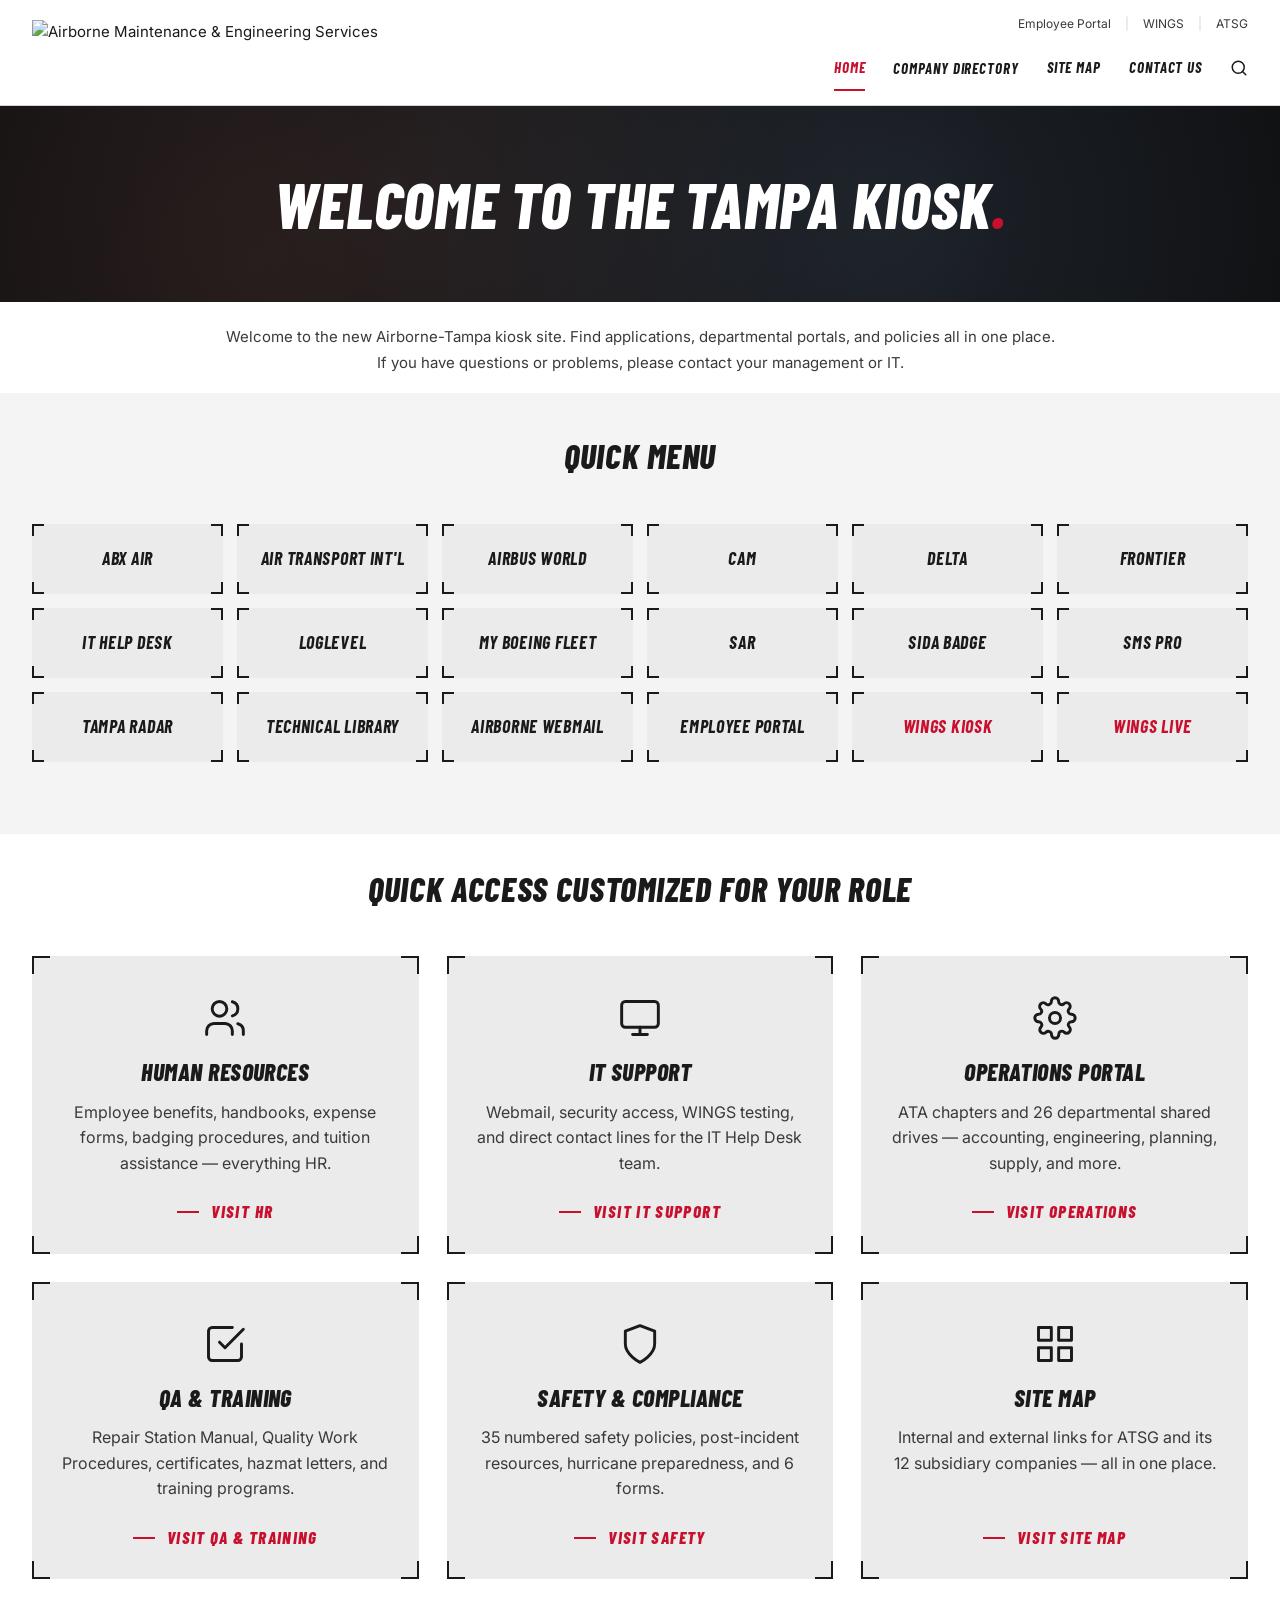
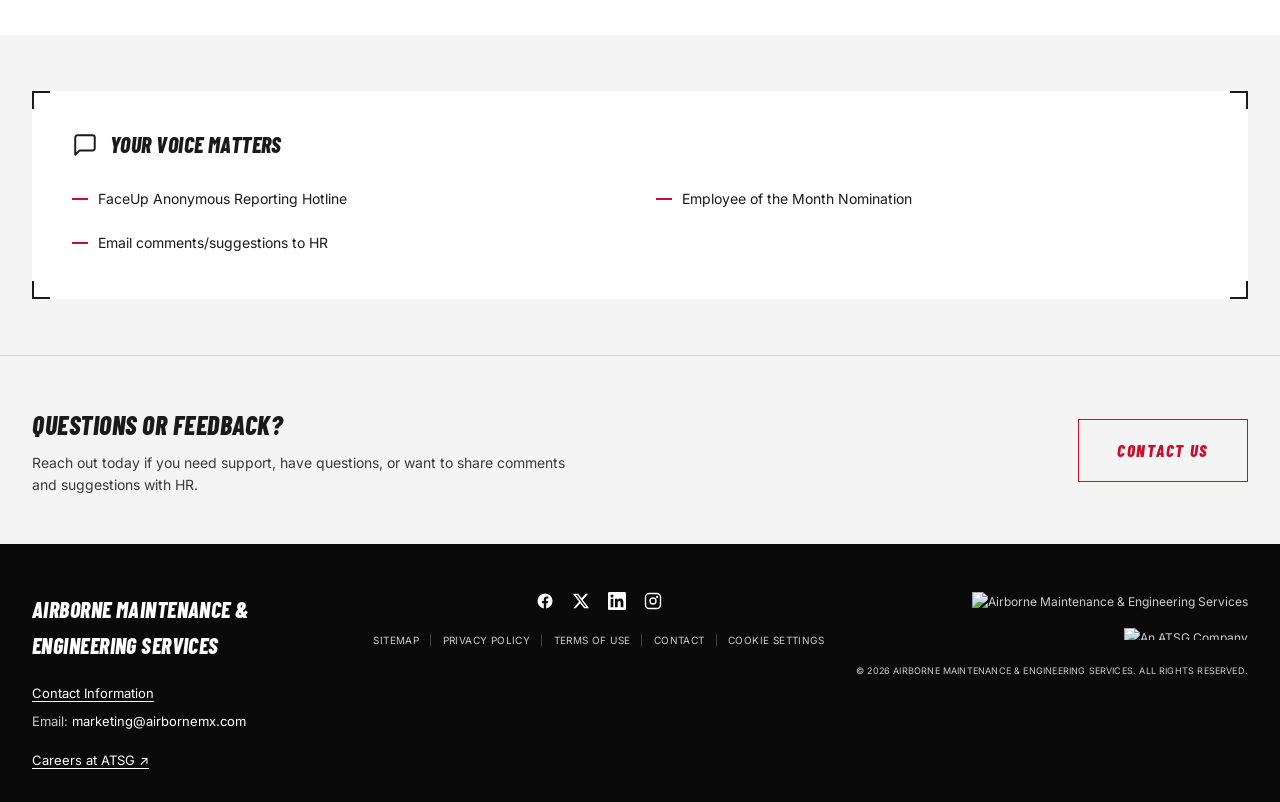
==== index.html @ d2dface6 "Wire up real URLs for nav, dropdown, tiles, and reporting links - Header utility nav (Employee Porta" ====
<!DOCTYPE html>
<html lang="en">
<head>
  <meta charset="UTF-8" />
  <meta name="viewport" content="width=device-width, initial-scale=1.0" />
  <title>Airborne Tampa Kiosk</title>
  <link rel="stylesheet" href="styles.css" />
</head>
<body>
  <header class="site-header">
    <div class="header-inner">
      <a class="brand-link" href="index.html">
        <img class="brand-img"
             src="https://www.airbornemx.com/~/media/Images/A/ATSG/AIRBORNEMX/logo/logo-airbornemx.png"
             alt="Airborne Maintenance &amp; Engineering Services" />
      </a>
      <div class="header-right">
        <nav class="utility-nav" aria-label="Utility">
          <a href="https://myatsg.atsginc.com/">Employee Portal</a><span class="sep">|</span>
          <a href="https://wingstpa.airbornemx.com:8443/Wings">WINGS</a><span class="sep">|</span>
          <a href="http://atsginc.com/">ATSG</a>
        </nav>
        <nav class="main-nav" aria-label="Main">
          <a href="#" class="active">HOME</a>
          <div class="nav-dropdown"><a href="#">COMPANY DIRECTORY</a><div class="mega-menu"><div class="mega-menu-inner"><div class="mega-left"><h3>COMPANY DIRECTORY</h3><a href="#" class="mega-read-more">READ MORE</a></div><div class="mega-right"><a href="http://atsgnet/Employee-Directory.html">EMPLOYEE LOOKUP</a><a href="http://atsgnet/download/Other-Phone-Numbers.pdf">OTHER PHONES</a></div></div></div></div>
          <a href="sitemap.html">SITE MAP</a>
          <a href="#">CONTACT US</a>
          <svg class="search-icon" viewBox="0 0 24 24" fill="none" stroke="currentColor" stroke-width="2" stroke-linecap="round" stroke-linejoin="round" aria-hidden="true"><circle cx="11" cy="11" r="8"/><path d="m21 21-4.3-4.3"/></svg>
        </nav>
      </div>
    </div>
  </header>

  <section class="hero hero-inner" aria-label="Welcome">
    <h1>WELCOME TO THE TAMPA KIOSK<span style="color:#c8102e;">.</span></h1>
  </section>

  <section class="intro">
    <div class="container">
      <p>Welcome to the new Airborne-Tampa kiosk site. Find applications, departmental portals, and policies all in one place.<br/>If you have questions or problems, please contact your management or IT.</p>
    </div>
  </section>

  <section class="section-alt">
    <div class="container">
      <h2 class="section-title">QUICK MENU</h2>
      <div class="tiles-grid">
        <a class="tile" href="http://www.abxtranet.com/">ABX Air</a>
        <a class="tile" href="https://login-us.vistair.com/login">Air Transport Int'l</a>
        <a class="tile" href="https://w3.airbus.com/">Airbus World</a>
        <a class="tile" href="https://cargoleasing.sharefile.com/d-s186ec3cc13d244c9af5e60e70024d44f">CAM</a>
        <a class="tile" href="https://nsrad.delta.com/">Delta</a>
        <a class="tile" href="https://access.myfrontier.org/Citrix/F9AppStoreWeb/">Frontier</a>
        <a class="tile" href="https://support.atsginc.com/">IT Help Desk</a>
        <a class="tile" href="https://atsg.loglevel.com/">LogLevel</a>
        <a class="tile" href="https://www.myboeingfleet.com/ReverseProxy/Authentication.html">My Boeing Fleet</a>
        <a class="tile" href="https://airtransportservicesgroup.samanage.com/welcome.portal">SAR</a>
        <a class="tile" href="http://atsgnet/mronet/tpa/docs/SIDA_Application_2025.pdf">SIDA Badge</a>
        <a class="tile" href="https://www.tpasms.com/SMS_Login?returnurl=%2f">SMS Pro</a>
        <a class="tile" href="https://radar.weather.gov/?settings=[base64]#/">Tampa Radar</a>
        <a class="tile" href="file://svrwntpa13/FileShare/Technical%20Library">Technical Library</a>
        <a class="tile" href="https://outlook.office.com/mail/">Airborne Webmail</a>
        <a class="tile" href="https://myatsg.atsginc.com/">Employee Portal</a>
        <a class="tile tile-red" href="https://wingstpa.airbornemx.com:8443/Wings?theme=kiosk&amp;username=KIOSKTPA1&amp;password=PW1!Kiosk">Wings Kiosk</a>
        <a class="tile tile-red" href="https://wingstpa.airbornemx.com:8443/Wings">Wings Live</a>
      </div>
    </div>
  </section>

  <section class="section">
    <div class="container">
      <h2 class="section-title">QUICK ACCESS CUSTOMIZED FOR YOUR ROLE</h2>
      <div class="cards-grid cols-3">

        <article class="card">
          <svg class="card-icon" viewBox="0 0 24 24" fill="none" stroke="currentColor" stroke-width="1.6" stroke-linecap="round" stroke-linejoin="round" aria-hidden="true"><path d="M16 21v-2a4 4 0 0 0-4-4H6a4 4 0 0 0-4 4v2"/><circle cx="9" cy="7" r="4"/><path d="M22 21v-2a4 4 0 0 0-3-3.87"/><path d="M16 3.13a4 4 0 0 1 0 7.75"/></svg>
          <h3 class="card-title">HUMAN RESOURCES</h3>
          <p class="card-body">Employee benefits, handbooks, expense forms, badging procedures, and tuition assistance — everything HR.</p>
          <a class="visit-link" href="hr.html">VISIT HR</a>
        </article>

        <article class="card">
          <svg class="card-icon" viewBox="0 0 24 24" fill="none" stroke="currentColor" stroke-width="1.6" stroke-linecap="round" stroke-linejoin="round" aria-hidden="true"><rect x="2" y="3" width="20" height="14" rx="2"/><line x1="8" y1="21" x2="16" y2="21"/><line x1="12" y1="17" x2="12" y2="21"/></svg>
          <h3 class="card-title">IT SUPPORT</h3>
          <p class="card-body">Webmail, security access, WINGS testing, and direct contact lines for the IT Help Desk team.</p>
          <a class="visit-link" href="it.html">VISIT IT SUPPORT</a>
        </article>

        <article class="card">
          <svg class="card-icon" viewBox="0 0 24 24" fill="none" stroke="currentColor" stroke-width="1.6" stroke-linecap="round" stroke-linejoin="round" aria-hidden="true"><circle cx="12" cy="12" r="3"/><path d="M19.4 15a1.65 1.65 0 0 0 .33 1.82l.06.06a2 2 0 1 1-2.83 2.83l-.06-.06a1.65 1.65 0 0 0-1.82-.33 1.65 1.65 0 0 0-1 1.51V21a2 2 0 1 1-4 0v-.09A1.65 1.65 0 0 0 9 19.4a1.65 1.65 0 0 0-1.82.33l-.06.06a2 2 0 1 1-2.83-2.83l.06-.06A1.65 1.65 0 0 0 4.6 15a1.65 1.65 0 0 0-1.51-1H3a2 2 0 1 1 0-4h.09A1.65 1.65 0 0 0 4.6 9a1.65 1.65 0 0 0-.33-1.82l-.06-.06a2 2 0 1 1 2.83-2.83l.06.06A1.65 1.65 0 0 0 9 4.6a1.65 1.65 0 0 0 1-1.51V3a2 2 0 1 1 4 0v.09A1.65 1.65 0 0 0 15 4.6a1.65 1.65 0 0 0 1.82-.33l.06-.06a2 2 0 1 1 2.83 2.83l-.06.06A1.65 1.65 0 0 0 19.4 9a1.65 1.65 0 0 0 1.51 1H21a2 2 0 1 1 0 4h-.09a1.65 1.65 0 0 0-1.51 1z"/></svg>
          <h3 class="card-title">OPERATIONS PORTAL</h3>
          <p class="card-body">ATA chapters and 26 departmental shared drives — accounting, engineering, planning, supply, and more.</p>
          <a class="visit-link" href="operations.html">VISIT OPERATIONS</a>
        </article>

        <article class="card">
          <svg class="card-icon" viewBox="0 0 24 24" fill="none" stroke="currentColor" stroke-width="1.6" stroke-linecap="round" stroke-linejoin="round" aria-hidden="true"><path d="M9 11l3 3L22 4"/><path d="M21 12v7a2 2 0 0 1-2 2H5a2 2 0 0 1-2-2V5a2 2 0 0 1 2-2h11"/></svg>
          <h3 class="card-title">QA &amp; TRAINING</h3>
          <p class="card-body">Repair Station Manual, Quality Work Procedures, certificates, hazmat letters, and training programs.</p>
          <a class="visit-link" href="qa.html">VISIT QA &amp; TRAINING</a>
        </article>

        <article class="card">
          <svg class="card-icon" viewBox="0 0 24 24" fill="none" stroke="currentColor" stroke-width="1.6" stroke-linecap="round" stroke-linejoin="round" aria-hidden="true"><path d="M12 22s8-4 8-10V5l-8-3-8 3v7c0 6 8 10 8 10z"/></svg>
          <h3 class="card-title">SAFETY &amp; COMPLIANCE</h3>
          <p class="card-body">35 numbered safety policies, post-incident resources, hurricane preparedness, and 6 forms.</p>
          <a class="visit-link" href="safety.html">VISIT SAFETY</a>
        </article>

        <article class="card">
          <svg class="card-icon" viewBox="0 0 24 24" fill="none" stroke="currentColor" stroke-width="1.6" stroke-linecap="round" stroke-linejoin="round" aria-hidden="true"><rect x="3" y="3" width="7" height="7"/><rect x="14" y="3" width="7" height="7"/><rect x="3" y="14" width="7" height="7"/><rect x="14" y="14" width="7" height="7"/></svg>
          <h3 class="card-title">SITE MAP</h3>
          <p class="card-body">Internal and external links for ATSG and its 12 subsidiary companies — all in one place.</p>
          <a class="visit-link" href="sitemap.html">VISIT SITE MAP</a>
        </article>

      </div>
    </div>
  </section>

  <section class="link-section">
    <div class="container">
      <article class="link-card" style="margin-bottom:0;">
        <h3 style="display:flex;align-items:center;gap:12px;">
          <svg width="26" height="26" viewBox="0 0 24 24" fill="none" stroke="currentColor" stroke-width="1.8" stroke-linecap="round" stroke-linejoin="round" aria-hidden="true"><path d="M21 15a2 2 0 0 1-2 2H7l-4 4V5a2 2 0 0 1 2-2h14a2 2 0 0 1 2 2z"/></svg>
          YOUR VOICE MATTERS
        </h3>
        <ul class="link-list">
          <li><a href="https://faceup.com/c/atsginc/">FaceUp Anonymous Reporting Hotline</a></li>
          <li><a href="https://atsginc.wufoo.com/forms/airbornetampa-employee-of-the-month-nomination/">Employee of the Month Nomination</a></li>
          <li><a href="mailto:commentsandsuggestions@airbornemx.com">Email comments/suggestions to HR</a></li>
        </ul>
      </article>
    </div>
  </section>

  <section class="cta-bar">
    <div class="cta-inner">
      <div class="cta-text">
        <h2>QUESTIONS OR FEEDBACK?</h2>
        <p>Reach out today if you need support, have questions, or want to share comments and suggestions with HR.</p>
      </div>
      <a class="btn-outline" href="mailto:commentsandsuggestions@airbornemx.com">CONTACT US</a>
    </div>
  </section>

  <footer class="site-footer">
    <div class="footer-inner">
      <div class="footer-left">
        <h3 class="footer-title">AIRBORNE MAINTENANCE &amp; ENGINEERING SERVICES</h3>
        <a href="#">Contact Information</a>
        <div class="row">Email: <span class="em">marketing@airbornemx.com</span></div>
        <div class="row" style="margin-top:18px;"><a href="#">Careers at ATSG ↗</a></div>
      </div>
      <div class="footer-center">
        <div class="footer-socials" aria-label="Social">
          <a href="#" aria-label="Facebook"><svg width="18" height="18" viewBox="0 0 24 24" fill="currentColor"><path d="M22 12a10 10 0 1 0-11.6 9.9V14.9H7.9V12h2.5V9.8c0-2.5 1.5-3.9 3.8-3.9 1.1 0 2.2.2 2.2.2v2.5h-1.3c-1.2 0-1.6.8-1.6 1.6V12h2.8l-.4 2.9h-2.3V21.9A10 10 0 0 0 22 12z"/></svg></a>
          <a href="#" aria-label="X"><svg width="18" height="18" viewBox="0 0 24 24" fill="currentColor"><path d="M18.244 2.25h3.308l-7.227 8.26 8.502 11.24H16.17l-5.214-6.817L4.99 21.75H1.68l7.73-8.835L1.254 2.25H8.08l4.713 6.231 5.45-6.231zm-1.16 17.52h1.833L7.084 4.126H5.117l11.967 15.644z"/></svg></a>
          <a href="#" aria-label="LinkedIn"><svg width="18" height="18" viewBox="0 0 24 24" fill="currentColor"><path d="M20.45 20.45h-3.55v-5.57c0-1.33-.03-3.04-1.85-3.04-1.85 0-2.13 1.45-2.13 2.94v5.67H9.36V9h3.41v1.56h.05c.48-.9 1.64-1.85 3.37-1.85 3.6 0 4.27 2.37 4.27 5.46v6.28zM5.34 7.43a2.06 2.06 0 1 1 0-4.12 2.06 2.06 0 0 1 0 4.12zM7.12 20.45H3.56V9h3.56v11.45zM22.22 0H1.77C.79 0 0 .77 0 1.72v20.56C0 23.23.79 24 1.77 24h20.45C23.21 24 24 23.23 24 22.28V1.72C24 .77 23.21 0 22.22 0z"/></svg></a>
          <a href="#" aria-label="Instagram"><svg width="18" height="18" viewBox="0 0 24 24" fill="none" stroke="currentColor" stroke-width="1.8"><rect x="2" y="2" width="20" height="20" rx="5"/><circle cx="12" cy="12" r="4"/><circle cx="17.5" cy="6.5" r="0.6" fill="currentColor"/></svg></a>
        </div>
        <div class="footer-mid-links">
          <a href="sitemap.html">SITEMAP</a><span class="sep">|</span>
          <a href="#">PRIVACY POLICY</a><span class="sep">|</span>
          <a href="#">TERMS OF USE</a><span class="sep">|</span>
          <a href="#">CONTACT</a><span class="sep">|</span>
          <a href="#">COOKIE SETTINGS</a>
        </div>
      </div>
      <div class="footer-right">
        <img class="footer-logo-img"
             src="https://www.airbornemx.com/~/media/Images/A/ATSG/AIRBORNEMX/logo/logo-white.png"
             alt="Airborne Maintenance &amp; Engineering Services" />
        <img class="footer-atsg-img"
             src="https://www.airbornemx.com/~/media/Images/A/ATSG/AIRBORNEMX/logo/atsg-footer.png"
             alt="An ATSG Company" />
        <div class="footer-copyright">© 2026 AIRBORNE MAINTENANCE &amp; ENGINEERING SERVICES. ALL RIGHTS RESERVED.</div>
      </div>
    </div>
  </footer>
</body>
</html>
---- styles.css ----
@import url('https://fonts.googleapis.com/css2?family=Barlow+Condensed:ital,wght@0,400;0,700;1,400;1,700;1,800&family=Inter:wght@400;500;600;700&display=swap');

:root {
  --bg: #ffffff;
  --section-alt: #f4f4f4;
  --card: #ebebeb;
  --card-hover: #e2e2e2;
  --ink: #1a1a1a;
  --ink-soft: #3a3a3a;
  --muted: #6e6e6e;
  --line: #d4d4d4;
  --brand-red: #c8102e;
  --footer-bg: #0a0a0a;
  --footer-line: #2a2a2a;
  --hero-overlay: rgba(0, 0, 0, 0.55);
  --bracket-color: #1a1a1a;
  --bracket-len: 18px;
  --bracket-thick: 2px;
}

* { box-sizing: border-box; }

html, body {
  margin: 0;
  padding: 0;
  font-family: "Inter", -apple-system, BlinkMacSystemFont, "Segoe UI", Roboto, sans-serif;
  color: var(--ink);
  background: var(--bg);
  line-height: 1.6;
  font-size: 15px;
}

body {
  min-height: 100vh;
  display: flex;
  flex-direction: column;
}

main { flex: 1; }

a { color: inherit; text-decoration: none; }

.container {
  max-width: 1280px;
  margin: 0 auto;
  padding: 0 32px;
}

.heading {
  font-family: "Barlow Condensed", "Inter", sans-serif;
  font-style: italic;
  font-weight: 800;
  text-transform: uppercase;
  letter-spacing: 0.01em;
  line-height: 1.1;
}

/* ---------- Header ---------- */
.site-header {
  background: #fff;
  border-bottom: 1px solid var(--line);
  padding: 14px 0;
  position: relative;
}

.header-inner {
  max-width: 1280px;
  margin: 0 auto;
  padding: 0 32px;
  display: grid;
  grid-template-columns: auto 1fr;
  align-items: center;
  gap: 24px;
}

.brand-link {
  grid-column: 1;
  display: inline-flex;
  align-items: center;
  flex-shrink: 0;
}

.brand-img {
  height: 65px;
  width: auto;
  display: block;
}

.header-right {
  grid-column: 2;
  justify-self: end;
  display: flex;
  flex-direction: column;
  align-items: flex-end;
  gap: 8px;
}

.utility-nav {
  display: flex;
  gap: 14px;
  font-size: 12px;
  color: var(--ink-soft);
}

.utility-nav a:hover { color: var(--brand-red); }
.utility-nav .sep { color: var(--line); }

.main-nav {
  display: flex;
  align-items: center;
  gap: 28px;
  margin-top: 4px;
}

.main-nav a {
  font-family: "Barlow Condensed", sans-serif;
  font-style: italic;
  font-weight: 700;
  font-size: 15px;
  letter-spacing: 0.06em;
  text-transform: uppercase;
  padding: 10px 0;
  border-bottom: 2px solid transparent;
  transition: border-color 0.15s, color 0.15s;
}

.main-nav a:hover { color: var(--brand-red); }

.main-nav a.active {
  color: var(--brand-red);
  border-bottom-color: var(--brand-red);
}

.search-icon {
  width: 18px;
  height: 18px;
  color: var(--ink);
}

/* ---------- Mega menu dropdown (Company Directory) ---------- */
.mega-menu {
  display: none;
  position: absolute;
  top: 100%;
  left: 0;
  right: 0;
  margin-top: -19px;
  z-index: 100;
  background: #fff;
  border-top: 1px solid var(--line);
  border-bottom: 1px solid var(--line);
  box-shadow: 0 14px 36px rgba(0, 0, 0, 0.18);
}

.nav-dropdown:hover .mega-menu,
.nav-dropdown:focus-within .mega-menu {
  display: block;
}

.mega-menu-inner {
  display: flex;
  justify-content: flex-end;
  max-width: 1280px;
  margin: 0 auto;
  padding: 0 32px;
}

.mega-left {
  background: var(--card);
  padding: 36px 32px;
  flex: 0 0 auto;
  width: 320px;
  display: flex;
  flex-direction: column;
  align-items: center;
  justify-content: center;
  text-align: center;
}

.mega-left h3 {
  font-family: "Barlow Condensed", sans-serif;
  font-style: italic;
  font-weight: 800;
  text-transform: uppercase;
  font-size: 26px;
  letter-spacing: 0.02em;
  margin: 0 0 20px;
  color: var(--ink);
  line-height: 1;
}

.mega-menu a.mega-read-more {
  display: inline-flex;
  align-items: center;
  gap: 10px;
  font-family: "Barlow Condensed", sans-serif;
  font-style: italic;
  font-weight: 800;
  font-size: 14px;
  letter-spacing: 0.08em;
  text-transform: uppercase;
  color: var(--brand-red);
  padding: 0;
  border-bottom: 0;
}

.mega-read-more::before {
  content: "";
  display: block;
  width: 22px;
  height: 2px;
  background: var(--brand-red);
}

.mega-right {
  flex: 0 0 auto;
  width: 280px;
  background: #fff;
  padding: 36px 32px;
  display: flex;
  flex-direction: column;
  gap: 16px;
}

.mega-menu .mega-right a {
  font-family: "Barlow Condensed", sans-serif;
  font-style: italic;
  font-weight: 700;
  font-size: 15px;
  letter-spacing: 0.04em;
  color: var(--ink);
  padding: 0;
  border-bottom: 0;
  transition: color 0.12s;
}

.mega-menu .mega-right a:hover {
  color: var(--brand-red);
}

/* ---------- Hero ---------- */
.hero {
  position: relative;
  background: linear-gradient(var(--hero-overlay), var(--hero-overlay)),
              radial-gradient(circle at 30% 40%, #3a3a3a 0%, #1a1a1a 70%),
              #1a1a1a;
  background-size: cover;
  background-position: center;
  color: #fff;
  overflow: hidden;
}

.hero::before {
  content: "";
  position: absolute;
  inset: 0;
  background-image:
    radial-gradient(circle at 70% 60%, rgba(80, 100, 130, 0.25) 0%, transparent 60%),
    radial-gradient(circle at 20% 80%, rgba(120, 60, 60, 0.18) 0%, transparent 50%);
  pointer-events: none;
}

.hero-inner {
  min-height: 196px;
  display: flex;
  align-items: center;
  justify-content: center;
  text-align: center;
  position: relative;
}

.hero-inner h1 {
  font-family: "Barlow Condensed", sans-serif;
  font-style: italic;
  font-weight: 800;
  text-transform: uppercase;
  font-size: clamp(40px, 5vw, 64px);
  letter-spacing: 0.01em;
  margin: 0;
  position: relative;
}

/* ---------- Stats ---------- */
.stats {
  padding: 44px 0 16px;
}

.stats-row {
  display: grid;
  grid-template-columns: repeat(3, 1fr);
  gap: 24px;
  border-top: 1px solid #c4c4c4;
  border-bottom: 1px solid #c4c4c4;
  padding: 16px 0;
}

.stat {
  text-align: center;
}

.stat-num {
  display: inline-block;
  font-family: "Barlow Condensed", sans-serif;
  font-style: italic;
  font-weight: 800;
  text-transform: uppercase;
  font-size: 40px;
  line-height: 1;
  padding: 10px 22px;
  position: relative;
  color: var(--ink);
}

.stat-num::before,
.stat-num::after {
  content: "";
  position: absolute;
  width: 16px;
  height: 16px;
  border: 2px solid var(--ink);
}

.stat-num::before {
  top: 0;
  left: 0;
  border-right: 0;
  border-bottom: 0;
}

.stat-num::after {
  bottom: 0;
  right: 0;
  border-left: 0;
  border-top: 0;
}

.stat-num .corner-tr,
.stat-num .corner-bl {
  position: absolute;
  width: 16px;
  height: 16px;
  border: 2px solid var(--ink);
}

.stat-num .corner-tr { top: 0; right: 0; border-left: 0; border-bottom: 0; }
.stat-num .corner-bl { bottom: 0; left: 0; border-right: 0; border-top: 0; }

.stat-label {
  margin-top: 8px;
  font-size: 13px;
  letter-spacing: 0.04em;
  color: var(--ink-soft);
}

/* ---------- Intro Block ---------- */
.intro {
  padding: 22px 0 18px;
  text-align: center;
}

.intro p {
  max-width: 880px;
  margin: 0 auto;
  font-size: 15px;
  color: var(--ink-soft);
  line-height: 1.7;
}

.intro-italic {
  font-family: "Barlow Condensed", sans-serif;
  font-style: italic;
  font-weight: 400;
  text-transform: uppercase;
  font-size: clamp(20px, 2.4vw, 28px);
  letter-spacing: 0.02em;
  line-height: 1.4;
  max-width: 1080px;
  margin: 0 auto 28px;
  color: var(--ink);
}

/* ---------- Section ---------- */
.section { padding: 28px 0 56px; }
.section-alt { background: var(--section-alt); padding: 36px 0 72px; }

.section-title {
  text-align: center;
  font-family: "Barlow Condensed", sans-serif;
  font-style: italic;
  font-weight: 800;
  text-transform: uppercase;
  font-size: clamp(24px, 2.8vw, 34px);
  margin: 0 0 40px;
  letter-spacing: 0.02em;
}

/* ---------- Cards ---------- */
.cards-grid {
  display: grid;
  grid-template-columns: repeat(4, 1fr);
  gap: 28px;
}

.cards-grid.cols-3 { grid-template-columns: repeat(3, 1fr); }
.cards-grid.cols-2 { grid-template-columns: repeat(2, 1fr); }

.card {
  position: relative;
  background-color: var(--card);
  background-image:
    linear-gradient(var(--bracket-color), var(--bracket-color)),
    linear-gradient(var(--bracket-color), var(--bracket-color)),
    linear-gradient(var(--bracket-color), var(--bracket-color)),
    linear-gradient(var(--bracket-color), var(--bracket-color)),
    linear-gradient(var(--bracket-color), var(--bracket-color)),
    linear-gradient(var(--bracket-color), var(--bracket-color)),
    linear-gradient(var(--bracket-color), var(--bracket-color)),
    linear-gradient(var(--bracket-color), var(--bracket-color));
  background-size:
    var(--bracket-len) var(--bracket-thick),
    var(--bracket-thick) var(--bracket-len),
    var(--bracket-len) var(--bracket-thick),
    var(--bracket-thick) var(--bracket-len),
    var(--bracket-len) var(--bracket-thick),
    var(--bracket-thick) var(--bracket-len),
    var(--bracket-len) var(--bracket-thick),
    var(--bracket-thick) var(--bracket-len);
  background-position:
    0 0, 0 0,
    100% 0, 100% 0,
    0 100%, 0 100%,
    100% 100%, 100% 100%;
  background-repeat: no-repeat;
  padding: 32px 28px 28px;
  display: flex;
  flex-direction: column;
  text-align: center;
  transition: background-color 0.15s;
}

.card:hover { background-color: var(--card-hover); }

.card-icon {
  width: 44px;
  height: 44px;
  margin: 8px auto 18px;
  color: var(--ink);
  display: block;
}

.card-title {
  font-family: "Barlow Condensed", sans-serif;
  font-style: italic;
  font-weight: 800;
  text-transform: uppercase;
  font-size: 24px;
  letter-spacing: 0.02em;
  line-height: 1.15;
  margin: 0 0 14px;
}

.card-body {
  font-size: 16px;
  color: var(--ink-soft);
  line-height: 1.6;
  margin: 0 0 22px;
  flex: 1;
}

.visit-link {
  display: inline-flex;
  align-items: center;
  gap: 12px;
  font-family: "Barlow Condensed", sans-serif;
  font-style: italic;
  font-weight: 800;
  font-size: 17px;
  letter-spacing: 0.08em;
  text-transform: uppercase;
  color: var(--brand-red);
  align-self: center;
  margin-top: auto;
  transition: color 0.15s;
}

.visit-link::before {
  content: "";
  display: block;
  width: 22px;
  height: 2px;
  background: var(--brand-red);
}

.visit-link:hover { color: #8e0a1f; }

/* ---------- Mini app tile (kiosk Quick Menu) ---------- */
.tiles-grid {
  display: grid;
  grid-template-columns: repeat(6, 1fr);
  gap: 14px;
}

.tile {
  position: relative;
  background-color: var(--card);
  background-image:
    linear-gradient(var(--bracket-color), var(--bracket-color)),
    linear-gradient(var(--bracket-color), var(--bracket-color)),
    linear-gradient(var(--bracket-color), var(--bracket-color)),
    linear-gradient(var(--bracket-color), var(--bracket-color)),
    linear-gradient(var(--bracket-color), var(--bracket-color)),
    linear-gradient(var(--bracket-color), var(--bracket-color)),
    linear-gradient(var(--bracket-color), var(--bracket-color)),
    linear-gradient(var(--bracket-color), var(--bracket-color));
  background-size:
    12px 2px, 2px 12px,
    12px 2px, 2px 12px,
    12px 2px, 2px 12px,
    12px 2px, 2px 12px;
  background-position:
    0 0, 0 0,
    100% 0, 100% 0,
    0 100%, 0 100%,
    100% 100%, 100% 100%;
  background-repeat: no-repeat;
  padding: 18px 10px;
  text-align: center;
  font-family: "Barlow Condensed", sans-serif;
  font-style: italic;
  font-weight: 700;
  text-transform: uppercase;
  font-size: 18px;
  letter-spacing: 0.04em;
  line-height: 1.2;
  color: var(--ink);
  transition: background-color 0.15s, color 0.15s;
  min-height: 70px;
  display: flex;
  align-items: center;
  justify-content: center;
}

.tile:hover {
  background-color: #1a1a1a;
  color: #fff;
}

.tile.tile-red { color: var(--brand-red); }
.tile.tile-red:hover { color: #fff; }

/* ---------- Link list (for sub-page content) ---------- */
.link-section {
  padding: 56px 0;
  background: var(--section-alt);
}

.link-card {
  position: relative;
  background-color: #fff;
  background-image:
    linear-gradient(var(--bracket-color), var(--bracket-color)),
    linear-gradient(var(--bracket-color), var(--bracket-color)),
    linear-gradient(var(--bracket-color), var(--bracket-color)),
    linear-gradient(var(--bracket-color), var(--bracket-color)),
    linear-gradient(var(--bracket-color), var(--bracket-color)),
    linear-gradient(var(--bracket-color), var(--bracket-color)),
    linear-gradient(var(--bracket-color), var(--bracket-color)),
    linear-gradient(var(--bracket-color), var(--bracket-color));
  background-size:
    var(--bracket-len) var(--bracket-thick),
    var(--bracket-thick) var(--bracket-len),
    var(--bracket-len) var(--bracket-thick),
    var(--bracket-thick) var(--bracket-len),
    var(--bracket-len) var(--bracket-thick),
    var(--bracket-thick) var(--bracket-len),
    var(--bracket-len) var(--bracket-thick),
    var(--bracket-thick) var(--bracket-len);
  background-position:
    0 0, 0 0,
    100% 0, 100% 0,
    0 100%, 0 100%,
    100% 100%, 100% 100%;
  background-repeat: no-repeat;
  padding: 36px 40px;
  margin-bottom: 28px;
}

.link-card h3 {
  font-family: "Barlow Condensed", sans-serif;
  font-style: italic;
  font-weight: 800;
  text-transform: uppercase;
  font-size: 22px;
  letter-spacing: 0.02em;
  margin: 0 0 18px;
}

.link-card .lead {
  margin: 0 0 24px;
  color: var(--ink-soft);
  max-width: 800px;
}

.link-list {
  display: grid;
  grid-template-columns: 1fr 1fr;
  gap: 4px 32px;
  list-style: none;
  padding: 0;
  margin: 0;
}

.link-list a {
  display: flex;
  align-items: center;
  gap: 10px;
  padding: 8px 0;
  font-size: 14px;
  color: var(--ink);
  border-bottom: 1px solid transparent;
  transition: color 0.12s, border-color 0.12s;
}

.link-list a::before {
  content: "";
  width: 16px;
  height: 2px;
  background: var(--brand-red);
  flex-shrink: 0;
  transition: width 0.12s;
}

.link-list a:hover {
  color: var(--brand-red);
}

.link-list a:hover::before {
  width: 22px;
}

.link-list .group-label {
  grid-column: 1 / -1;
  font-family: "Barlow Condensed", sans-serif;
  font-style: italic;
  font-weight: 800;
  text-transform: uppercase;
  font-size: 14px;
  letter-spacing: 0.1em;
  color: var(--brand-red);
  margin-top: 14px;
  padding-bottom: 4px;
  border-bottom: 1px solid var(--line);
}

.link-list .num {
  display: inline-flex;
  min-width: 32px;
  height: 22px;
  padding: 0 6px;
  align-items: center;
  justify-content: center;
  font-family: "Barlow Condensed", sans-serif;
  font-style: italic;
  font-weight: 800;
  font-size: 12px;
  background: var(--brand-red);
  color: #fff;
  font-variant-numeric: tabular-nums;
  margin-right: 4px;
  flex-shrink: 0;
}

.link-list .note {
  grid-column: span 1;
  font-size: 12px;
  color: var(--muted);
  padding: 0 0 8px 26px;
  margin-top: -4px;
}

/* ---------- Sitemap company cards ---------- */
.parent-strip {
  background: var(--card);
  position: relative;
  padding: 32px 40px;
  margin-bottom: 36px;
  background-image:
    linear-gradient(var(--bracket-color), var(--bracket-color)),
    linear-gradient(var(--bracket-color), var(--bracket-color)),
    linear-gradient(var(--bracket-color), var(--bracket-color)),
    linear-gradient(var(--bracket-color), var(--bracket-color)),
    linear-gradient(var(--bracket-color), var(--bracket-color)),
    linear-gradient(var(--bracket-color), var(--bracket-color)),
    linear-gradient(var(--bracket-color), var(--bracket-color)),
    linear-gradient(var(--bracket-color), var(--bracket-color));
  background-size:
    var(--bracket-len) var(--bracket-thick),
    var(--bracket-thick) var(--bracket-len),
    var(--bracket-len) var(--bracket-thick),
    var(--bracket-thick) var(--bracket-len),
    var(--bracket-len) var(--bracket-thick),
    var(--bracket-thick) var(--bracket-len),
    var(--bracket-len) var(--bracket-thick),
    var(--bracket-thick) var(--bracket-len);
  background-position:
    0 0, 0 0,
    100% 0, 100% 0,
    0 100%, 0 100%,
    100% 100%, 100% 100%;
  background-repeat: no-repeat;
  display: grid;
  grid-template-columns: 240px 1fr;
  gap: 24px;
  align-items: center;
}

.parent-strip .label {
  font-family: "Barlow Condensed", sans-serif;
  font-style: italic;
  font-weight: 800;
  font-size: 30px;
  text-transform: uppercase;
}

.parent-strip .links {
  display: flex;
  flex-wrap: wrap;
  gap: 8px 24px;
}

.parent-strip .links a {
  display: inline-flex;
  align-items: center;
  gap: 8px;
  font-size: 14px;
  font-weight: 600;
}

.parent-strip .links a::before {
  content: "";
  width: 14px;
  height: 2px;
  background: var(--brand-red);
}

.parent-strip .links a:hover { color: var(--brand-red); }

.tag {
  font-size: 10px;
  font-weight: 700;
  letter-spacing: 0.08em;
  text-transform: uppercase;
  padding: 2px 7px;
  border-radius: 0;
  flex-shrink: 0;
}

.tag.internal { background: #1a1a1a; color: #fff; }
.tag.external { background: var(--brand-red); color: #fff; }

/* ---------- Sitemap company card variant ---------- */
.card-sitemap {
  text-align: left;
  padding: 24px 28px;
}

.card-sitemap .card-title {
  margin: 0 0 4px;
}

.card-sitemap .card-meta {
  font-family: "Barlow Condensed", sans-serif;
  font-style: italic;
  font-weight: 700;
  font-size: 11px;
  letter-spacing: 0.12em;
  text-transform: uppercase;
  color: var(--muted);
  margin: 0 0 16px;
}

.company-links {
  list-style: none;
  padding: 0;
  margin: 0;
  display: flex;
  flex-direction: column;
  gap: 0;
}

.company-links li + li a { border-top: 1px solid var(--line); }

.company-links a {
  display: flex;
  align-items: center;
  gap: 12px;
  padding: 10px 0;
  font-family: "Barlow Condensed", sans-serif;
  font-style: italic;
  font-weight: 800;
  font-size: 14px;
  letter-spacing: 0.08em;
  text-transform: uppercase;
  color: var(--brand-red);
  transition: color 0.12s;
}

.company-links a::before {
  content: "";
  display: block;
  width: 22px;
  height: 2px;
  background: var(--brand-red);
  flex-shrink: 0;
  transition: background 0.12s;
}

.company-links a .tag { margin-left: auto; }

.company-links a:hover { color: #8e0a1f; }
.company-links a:hover::before { background: #8e0a1f; }

/* ---------- Contact CTA ---------- */
.cta-bar {
  background: var(--section-alt);
  padding: 48px 0;
  border-top: 1px solid var(--line);
}

.cta-inner {
  max-width: 1280px;
  margin: 0 auto;
  padding: 0 32px;
  display: flex;
  align-items: center;
  justify-content: space-between;
  gap: 32px;
}

.cta-text h2 {
  font-family: "Barlow Condensed", sans-serif;
  font-style: italic;
  font-weight: 800;
  text-transform: uppercase;
  font-size: 26px;
  letter-spacing: 0.02em;
  margin: 0 0 6px;
}

.cta-text p {
  margin: 0;
  font-size: 14px;
  color: var(--ink-soft);
  max-width: 560px;
}

.btn-outline {
  display: inline-block;
  padding: 17px 38px;
  font-family: "Barlow Condensed", sans-serif;
  font-style: italic;
  font-weight: 800;
  font-size: 17px;
  letter-spacing: 0.1em;
  text-transform: uppercase;
  color: var(--brand-red);
  border: 1.5px solid var(--brand-red);
  background: transparent;
  transition: background 0.15s, color 0.15s;
  white-space: nowrap;
}

.btn-outline:hover {
  background: var(--brand-red);
  color: #fff;
}

/* ---------- Footer ---------- */
.site-footer {
  background: var(--footer-bg);
  color: #fff;
  padding: 48px 0 32px;
  margin-top: auto;
}

.footer-inner {
  max-width: 1280px;
  margin: 0 auto;
  padding: 0 32px;
  display: grid;
  grid-template-columns: 1fr 1fr 1fr;
  gap: 32px;
  align-items: start;
}

.footer-left .footer-title {
  font-family: "Barlow Condensed", sans-serif;
  font-style: italic;
  font-weight: 800;
  text-transform: uppercase;
  font-size: 22px;
  letter-spacing: 0.02em;
  margin: 0 0 18px;
}

.footer-left a {
  color: #fff;
  border-bottom: 1px solid #fff;
  font-size: 13px;
}

.footer-left .row { margin-top: 6px; font-size: 13px; color: #ccc; }
.footer-left .row .em { color: #fff; }

.footer-center {
  display: flex;
  flex-direction: column;
  align-items: center;
  gap: 16px;
  font-size: 12px;
  color: #ccc;
}

.footer-socials {
  display: flex;
  gap: 18px;
}

.footer-socials a { color: #fff; }
.footer-socials a:hover { color: var(--brand-red); }

.footer-mid-links {
  display: flex;
  gap: 10px;
  flex-wrap: nowrap;
  justify-content: center;
  font-size: 10px;
  letter-spacing: 0.04em;
  white-space: nowrap;
}

.footer-mid-links a:hover { color: var(--brand-red); }
.footer-mid-links .sep { color: #555; }

.footer-right {
  display: flex;
  flex-direction: column;
  align-items: flex-end;
  gap: 16px;
  font-size: 12px;
  color: #ccc;
  text-align: right;
}

.footer-logo-img {
  display: block;
  height: auto;
  width: auto;
}

.footer-atsg-img {
  display: block;
  height: 12px;
  width: auto;
}

.footer-copyright {
  font-size: 9px;
  letter-spacing: 0.02em;
  color: #ccc;
  margin-top: 8px;
  white-space: nowrap;
}

/* ---------- Responsive ---------- */
@media (max-width: 1100px) {
  .cards-grid { grid-template-columns: repeat(2, 1fr); }
  .cards-grid.cols-3 { grid-template-columns: repeat(2, 1fr); }
  .tiles-grid { grid-template-columns: repeat(4, 1fr); }
  .footer-inner { grid-template-columns: 1fr; gap: 24px; }
  .footer-right { align-items: flex-start; text-align: left; }
  .footer-copyright { white-space: normal; }
  .footer-mid-links { flex-wrap: wrap; white-space: normal; }
  .stats-row { grid-template-columns: 1fr; gap: 18px; }
  .parent-strip { grid-template-columns: 1fr; }
}

@media (max-width: 720px) {
  .header-inner { grid-template-columns: 1fr; gap: 12px; }
  .brand-link { grid-column: 1; justify-self: center; }
  .brand-img { height: 55px; }
  .header-right { grid-column: 1; align-items: center; }
  .utility-nav { font-size: 11px; flex-wrap: wrap; justify-content: center; }
  .main-nav { gap: 18px; flex-wrap: wrap; justify-content: center; }
  .cards-grid, .cards-grid.cols-2, .cards-grid.cols-3 { grid-template-columns: 1fr; }
  .tiles-grid { grid-template-columns: repeat(3, 1fr); }
  .link-list { grid-template-columns: 1fr; }
  .cta-inner { flex-direction: column; align-items: flex-start; }
  .container, .header-inner, .footer-inner, .cta-inner { padding-left: 20px; padding-right: 20px; }
}
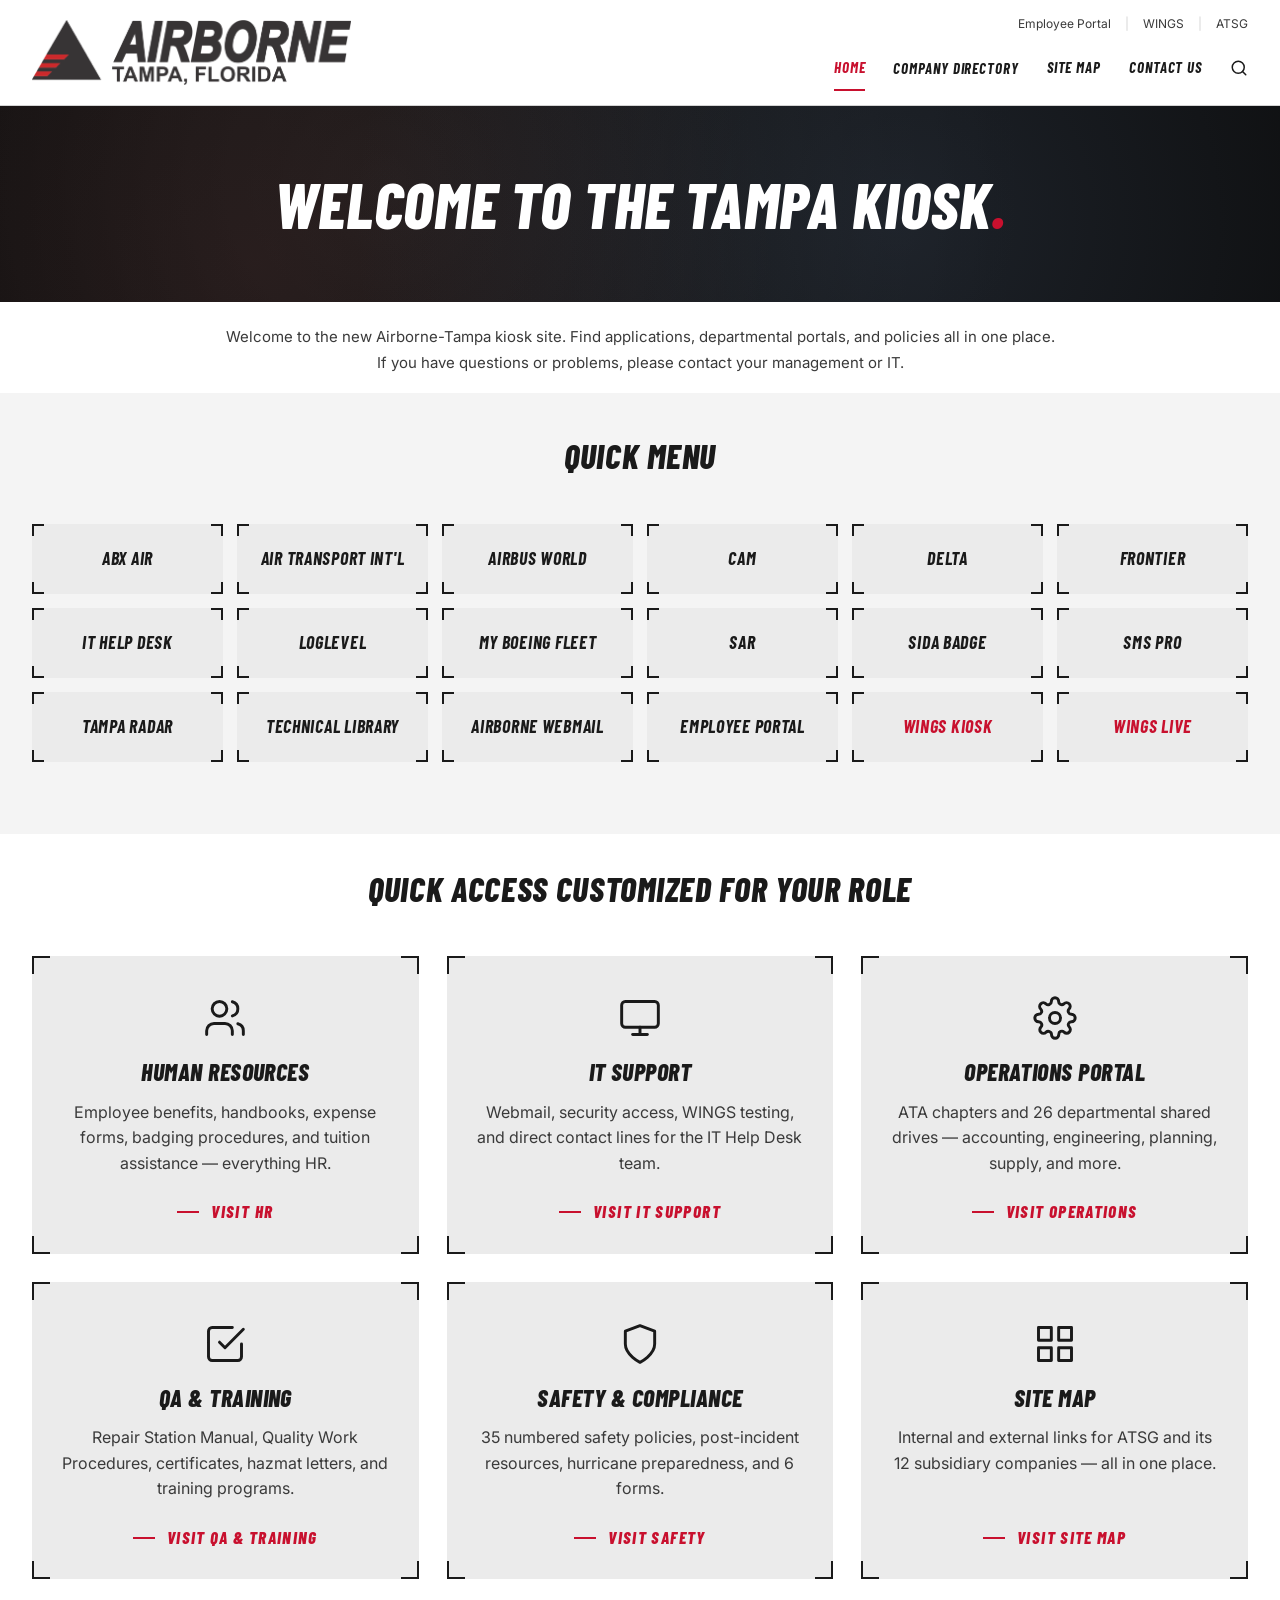
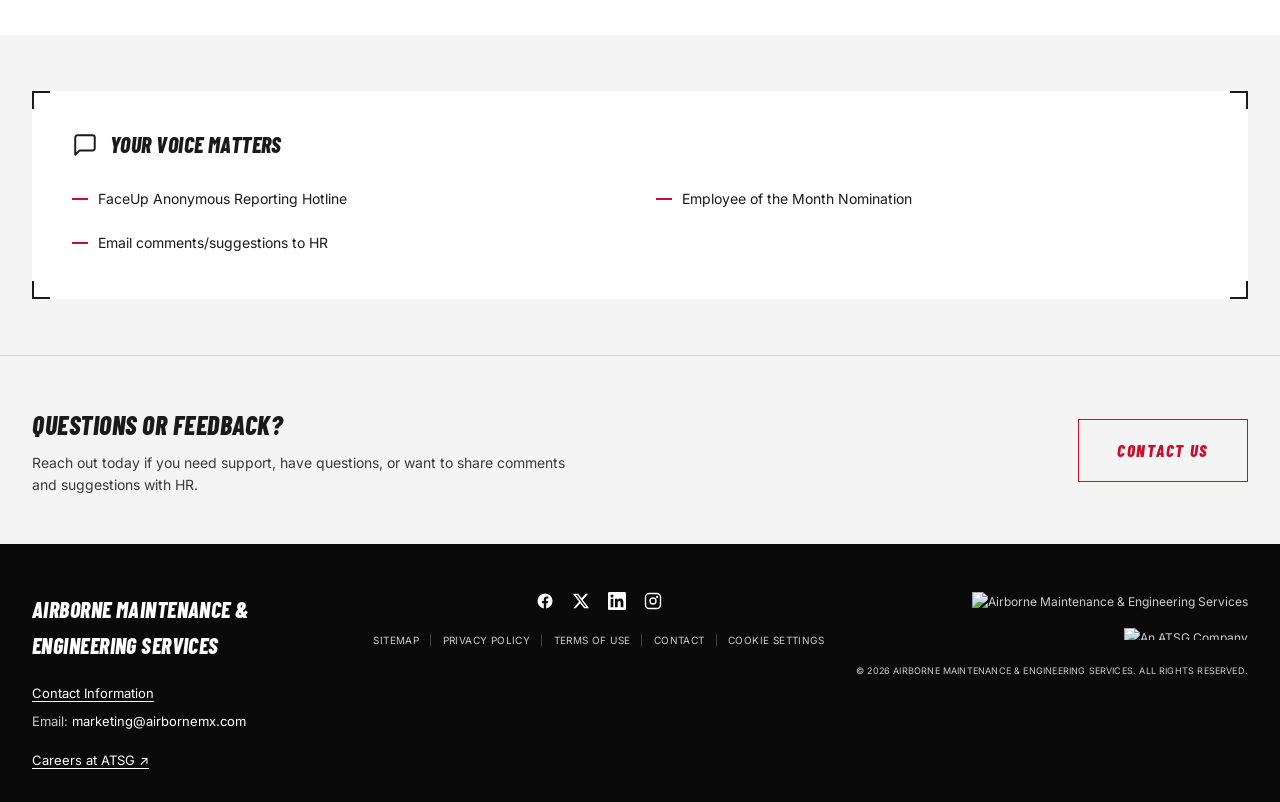
==== commit dcc027c6: "Point header logo at local Logo-AirborneMX-TPA-color.png The atsgnet URL is only reachable on the in" ====
--- a/index.html
+++ b/index.html
@@ -11,7 +11,7 @@
     <div class="header-inner">
       <a class="brand-link" href="index.html">
         <img class="brand-img"
-             src="https://www.airbornemx.com/~/media/Images/A/ATSG/AIRBORNEMX/logo/logo-airbornemx.png"
+             src="Logo-AirborneMX-TPA-color.png"
              alt="Airborne Maintenance &amp; Engineering Services" />
       </a>
       <div class="header-right">
--- a/styles.css
+++ b/styles.css
@@ -146,10 +146,6 @@
   right: 0;
   margin-top: -19px;
   z-index: 100;
-  background: #fff;
-  border-top: 1px solid var(--line);
-  border-bottom: 1px solid var(--line);
-  box-shadow: 0 14px 36px rgba(0, 0, 0, 0.18);
 }
 
 .nav-dropdown:hover .mega-menu,
@@ -159,22 +155,18 @@
 
 .mega-menu-inner {
   display: flex;
-  justify-content: flex-end;
-  max-width: 1280px;
-  margin: 0 auto;
-  padding: 0 32px;
+  background: #fff;
+  box-shadow: 0 14px 36px rgba(0, 0, 0, 0.18);
+  width: 100%;
+  border-top: 1px solid var(--line);
+  border-bottom: 1px solid var(--line);
 }
 
 .mega-left {
   background: var(--card);
   padding: 36px 32px;
-  flex: 0 0 auto;
-  width: 320px;
-  display: flex;
-  flex-direction: column;
-  align-items: center;
-  justify-content: center;
-  text-align: center;
+  flex: 0 0 46%;
+  text-align: right;
 }
 
 .mega-left h3 {
@@ -213,8 +205,7 @@
 }
 
 .mega-right {
-  flex: 0 0 auto;
-  width: 280px;
+  flex: 1;
   background: #fff;
   padding: 36px 32px;
   display: flex;
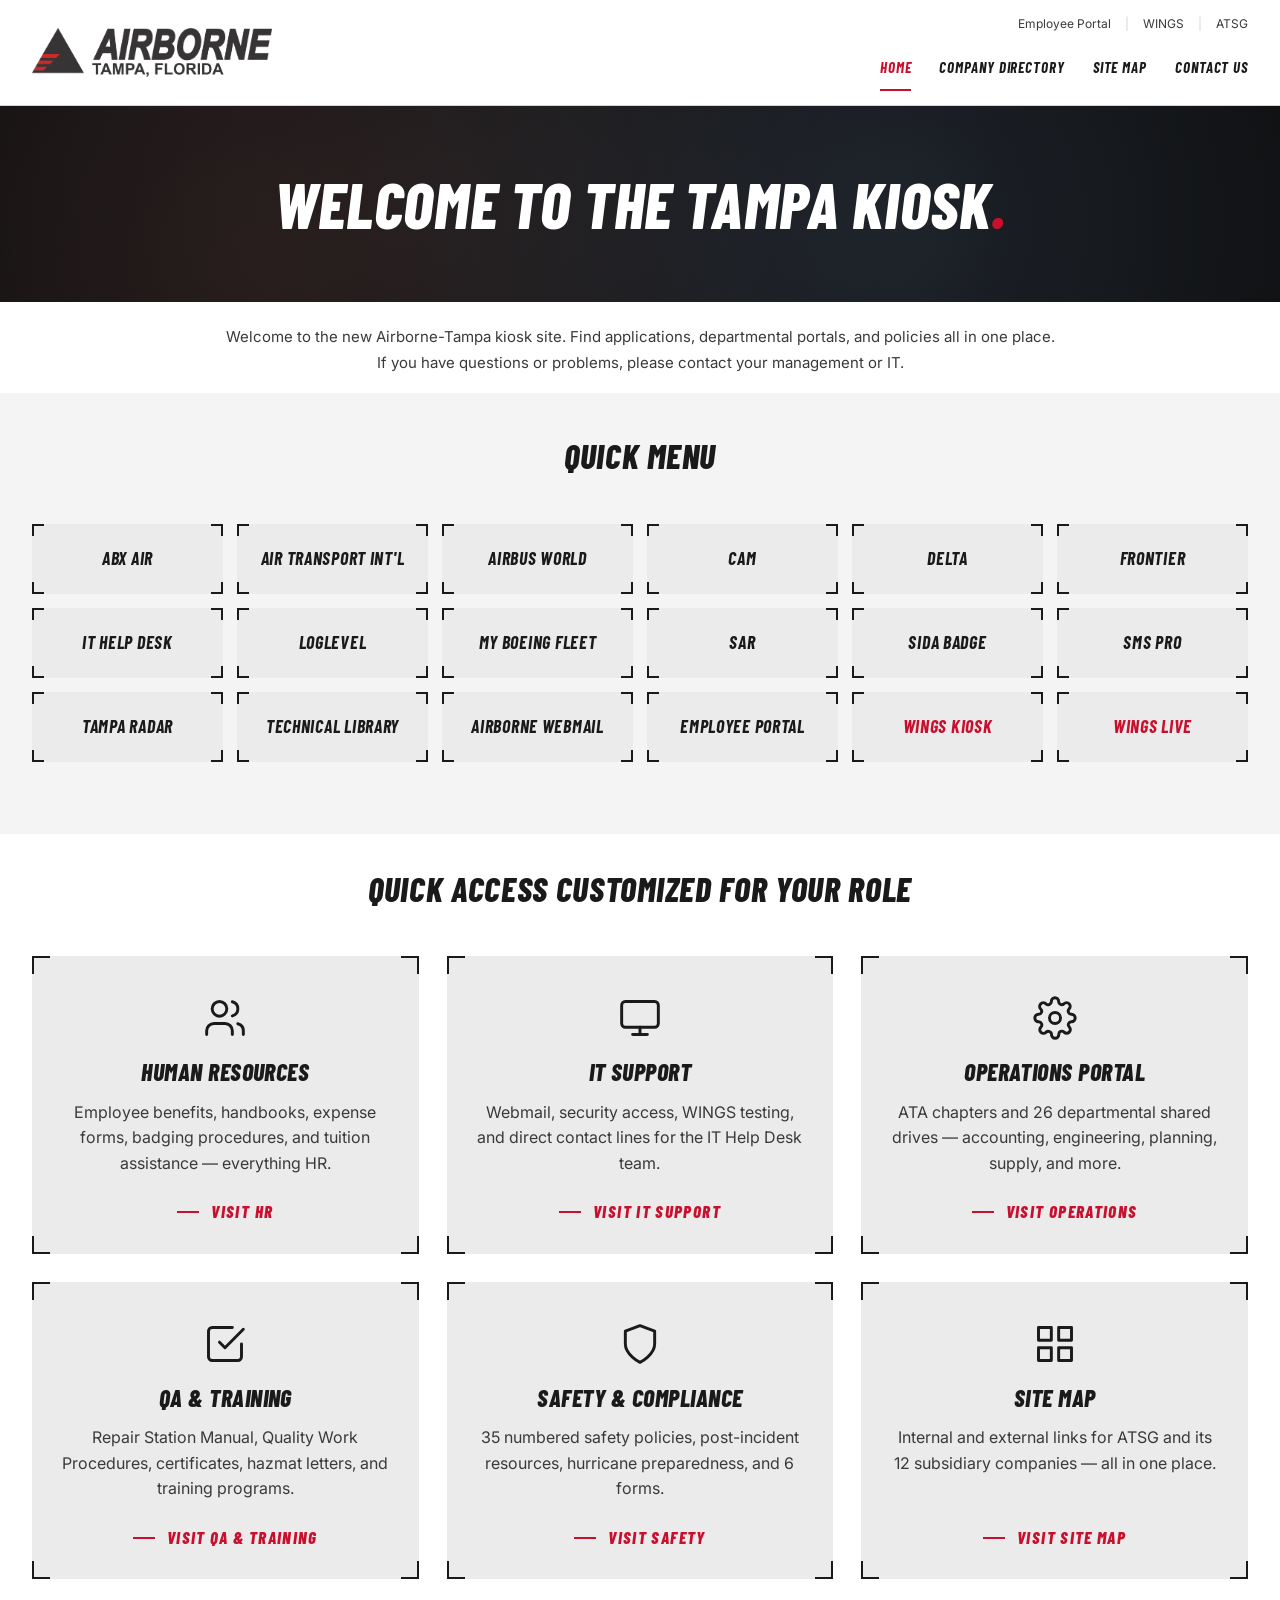
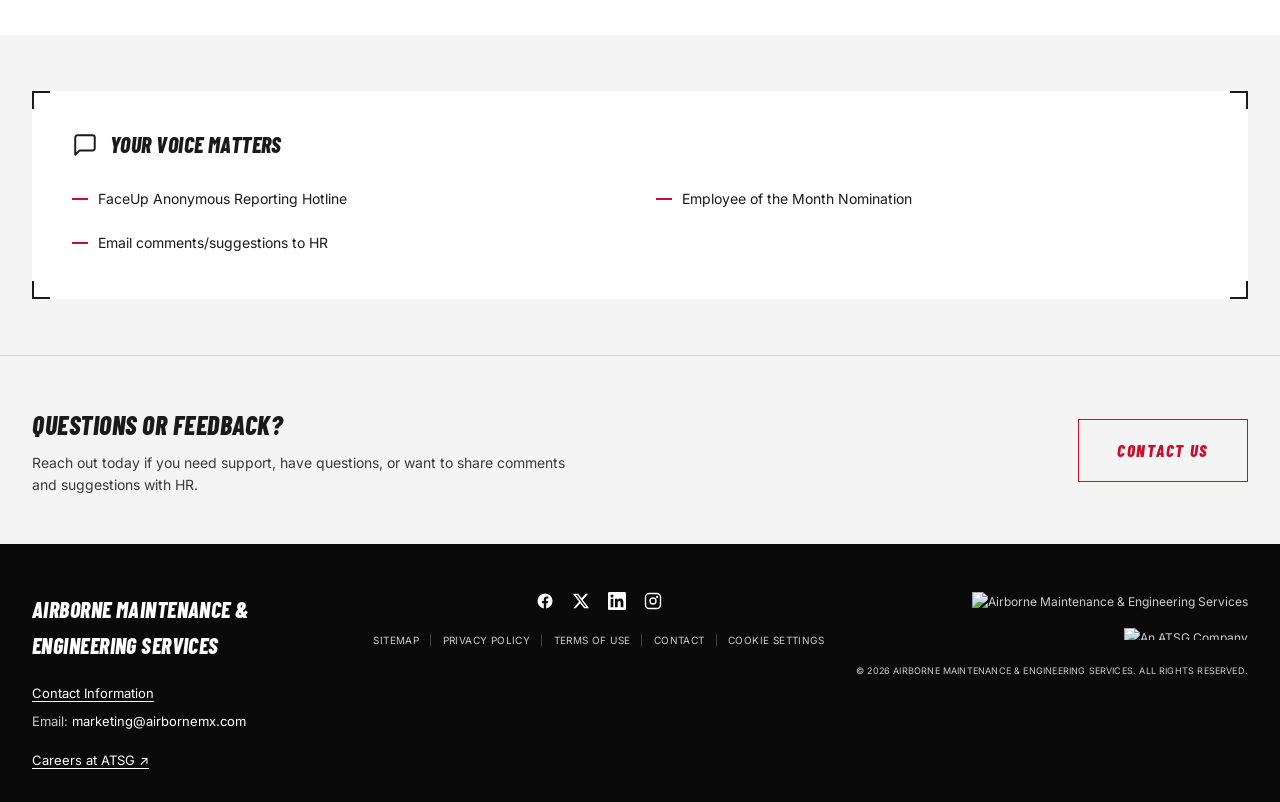
==== commit 8ee1a52e: "Remove header search icon and align nav links The magnifying-glass <svg> is dropped from every page." ====
--- a/index.html
+++ b/index.html
@@ -25,7 +25,6 @@
           <div class="nav-dropdown"><a href="#">COMPANY DIRECTORY</a><div class="mega-menu"><div class="mega-menu-inner"><div class="mega-left"><h3>COMPANY DIRECTORY</h3><a href="#" class="mega-read-more">READ MORE</a></div><div class="mega-right"><a href="http://atsgnet/Employee-Directory.html">EMPLOYEE LOOKUP</a><a href="http://atsgnet/download/Other-Phone-Numbers.pdf">OTHER PHONES</a></div></div></div></div>
           <a href="sitemap.html">SITE MAP</a>
           <a href="#">CONTACT US</a>
-          <svg class="search-icon" viewBox="0 0 24 24" fill="none" stroke="currentColor" stroke-width="2" stroke-linecap="round" stroke-linejoin="round" aria-hidden="true"><circle cx="11" cy="11" r="8"/><path d="m21 21-4.3-4.3"/></svg>
         </nav>
       </div>
     </div>
--- a/styles.css
+++ b/styles.css
@@ -81,7 +81,7 @@
 }
 
 .brand-img {
-  height: 65px;
+  height: 49px;
   width: auto;
   display: block;
 }
@@ -113,6 +113,7 @@
 }
 
 .main-nav a {
+  display: inline-block;
   font-family: "Barlow Condensed", sans-serif;
   font-style: italic;
   font-weight: 700;
@@ -124,17 +125,17 @@
   transition: border-color 0.15s, color 0.15s;
 }
 
+.nav-dropdown {
+  position: relative;
+  display: inline-flex;
+  align-items: center;
+}
+
 .main-nav a:hover { color: var(--brand-red); }
 
 .main-nav a.active {
   color: var(--brand-red);
   border-bottom-color: var(--brand-red);
-}
-
-.search-icon {
-  width: 18px;
-  height: 18px;
-  color: var(--ink);
 }
 
 /* ---------- Mega menu dropdown (Company Directory) ---------- */
@@ -979,7 +980,7 @@
 @media (max-width: 720px) {
   .header-inner { grid-template-columns: 1fr; gap: 12px; }
   .brand-link { grid-column: 1; justify-self: center; }
-  .brand-img { height: 55px; }
+  .brand-img { height: 41px; }
   .header-right { grid-column: 1; align-items: center; }
   .utility-nav { font-size: 11px; flex-wrap: wrap; justify-content: center; }
   .main-nav { gap: 18px; flex-wrap: wrap; justify-content: center; }
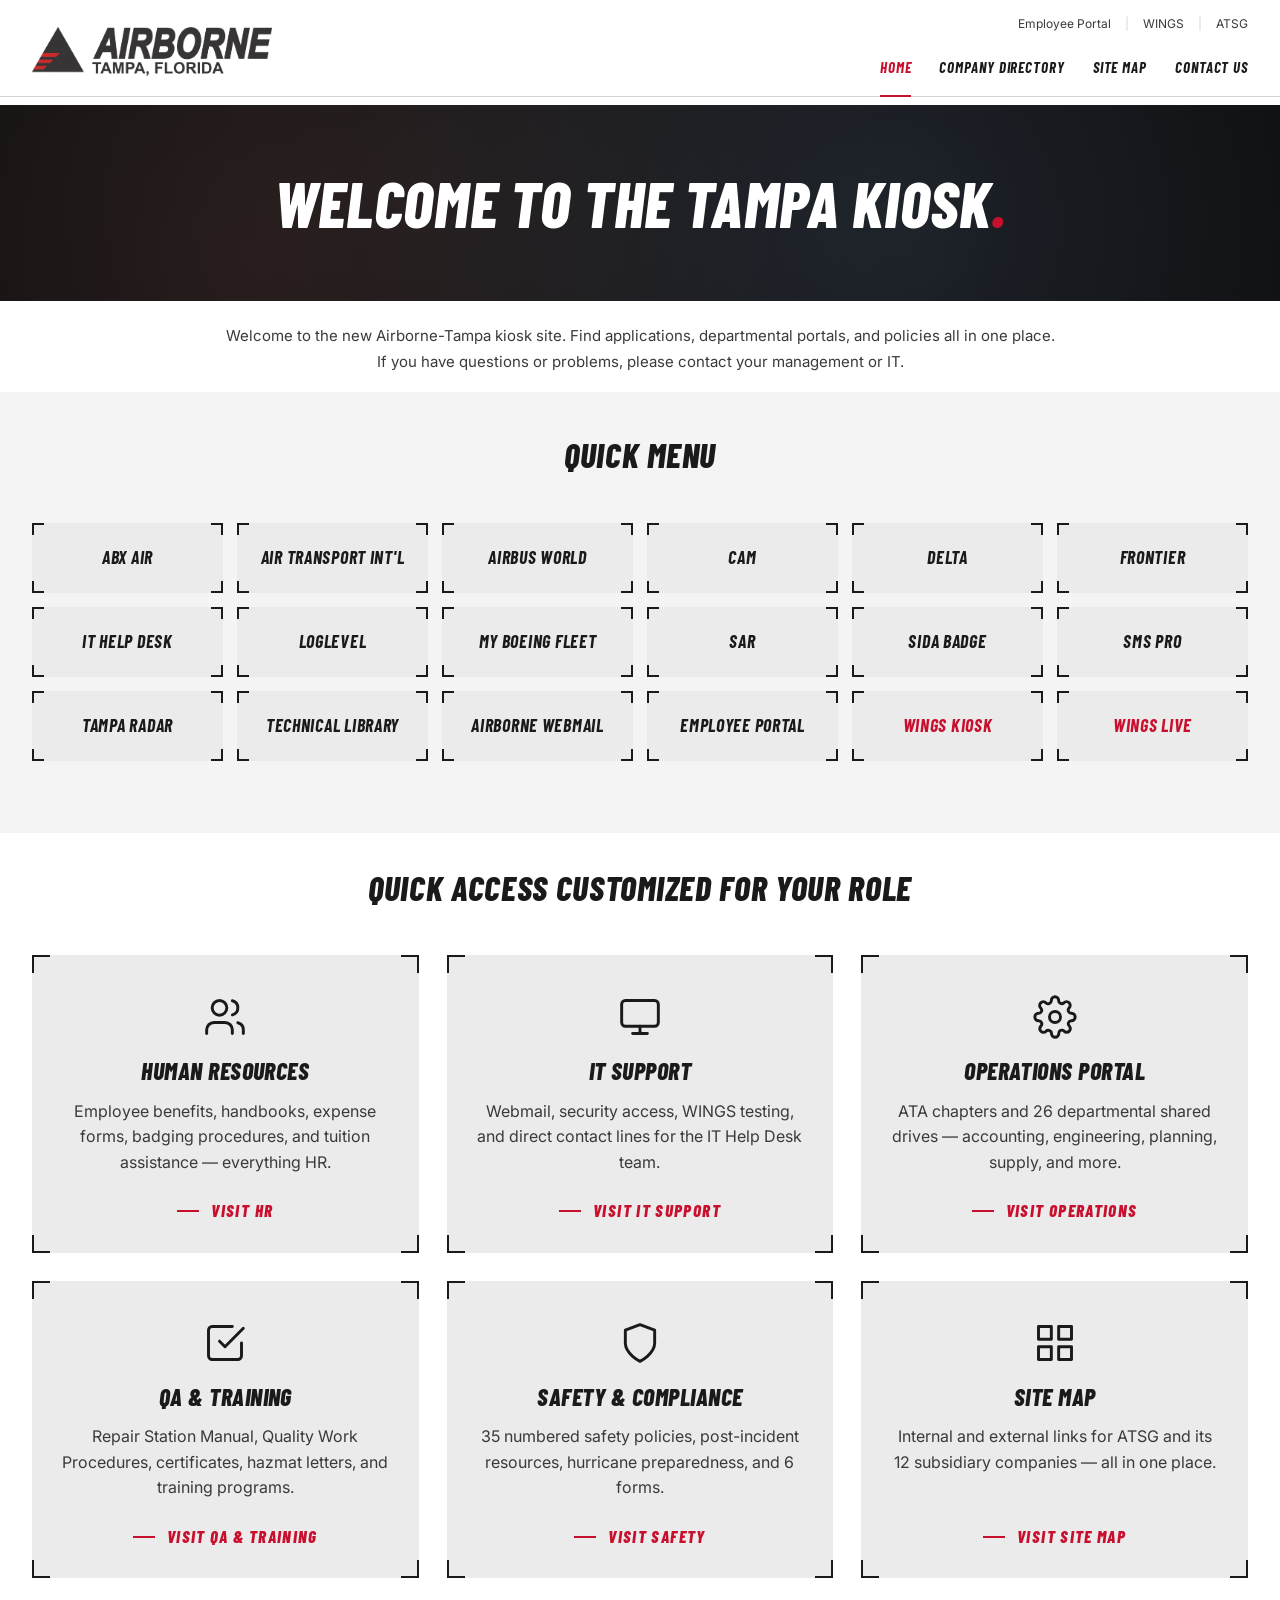
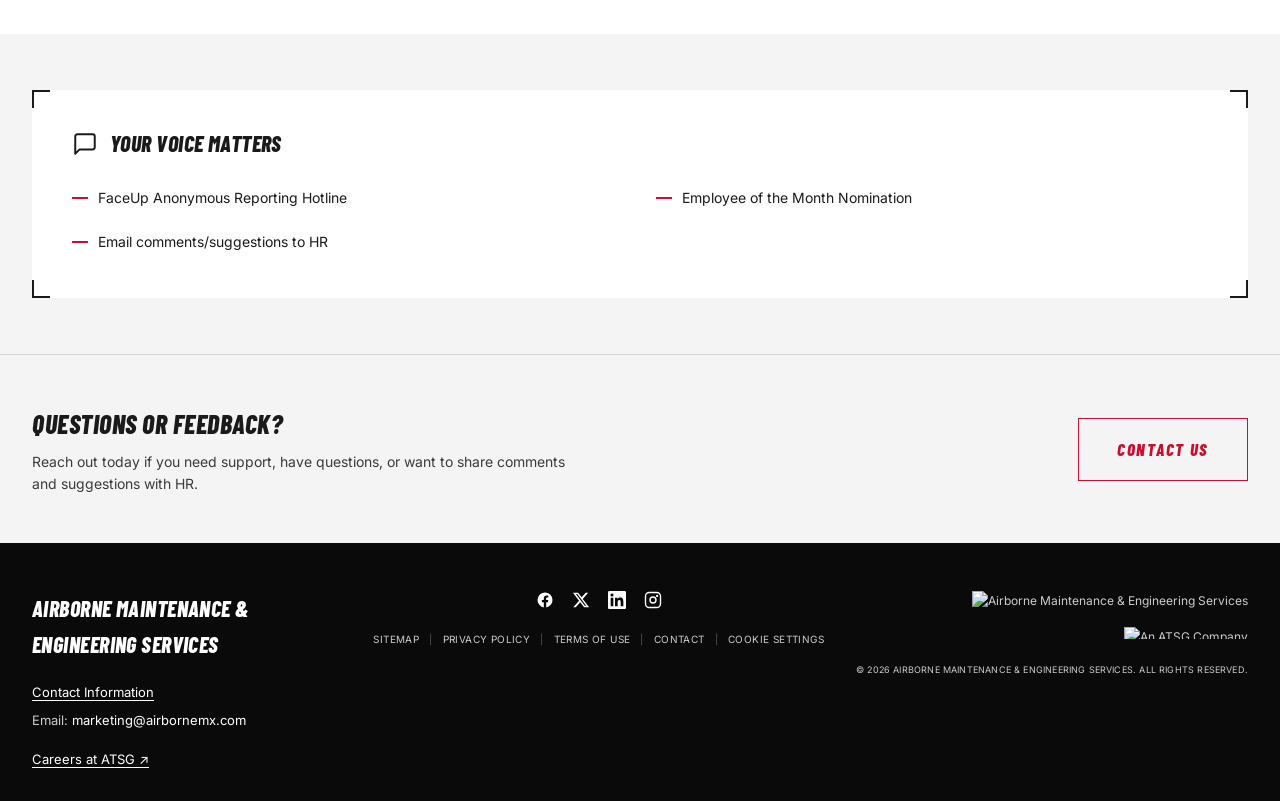
==== commit d2e59a42: "Add mobile hamburger menu On viewports under 720px the utility + main nav collapse behind a hamburge" ====
--- a/index.html
+++ b/index.html
@@ -14,6 +14,10 @@
              src="Logo-AirborneMX-TPA-color.png"
              alt="Airborne Maintenance &amp; Engineering Services" />
       </a>
+      <button class="mobile-menu-toggle" type="button" aria-label="Menu" aria-expanded="false">
+        <svg class="icon-hamburger" viewBox="0 0 24 24" fill="none" stroke="currentColor" stroke-width="2" stroke-linecap="round" aria-hidden="true"><line x1="3" y1="6" x2="21" y2="6"/><line x1="3" y1="12" x2="21" y2="12"/><line x1="3" y1="18" x2="21" y2="18"/></svg>
+        <svg class="icon-close" viewBox="0 0 24 24" fill="none" stroke="currentColor" stroke-width="2" stroke-linecap="round" aria-hidden="true"><line x1="6" y1="6" x2="18" y2="18"/><line x1="18" y1="6" x2="6" y2="18"/></svg>
+      </button>
       <div class="header-right">
         <nav class="utility-nav" aria-label="Utility">
           <a href="https://myatsg.atsginc.com/">Employee Portal</a><span class="sep">|</span>
@@ -177,5 +181,6 @@
       </div>
     </div>
   </footer>
+  <script src="script.js" defer></script>
 </body>
 </html>
--- a/styles.css
+++ b/styles.css
@@ -59,7 +59,8 @@
 .site-header {
   background: #fff;
   border-bottom: 1px solid var(--line);
-  padding: 14px 0;
+  padding: 14px 0 7px;
+  margin-bottom: 8px;
   position: relative;
 }
 
@@ -112,7 +113,9 @@
   margin-top: 4px;
 }
 
-.main-nav a {
+.main-nav > a,
+.main-nav > .nav-dropdown > a {
+  position: relative;
   display: inline-block;
   font-family: "Barlow Condensed", sans-serif;
   font-style: italic;
@@ -121,21 +124,41 @@
   letter-spacing: 0.06em;
   text-transform: uppercase;
   padding: 10px 0;
-  border-bottom: 2px solid transparent;
-  transition: border-color 0.15s, color 0.15s;
+  transition: color 0.15s;
+}
+
+.main-nav > a::after,
+.main-nav > .nav-dropdown > a::after {
+  content: "";
+  position: absolute;
+  left: 0;
+  right: 0;
+  bottom: -8px;
+  height: 2px;
+  background: var(--brand-red);
+  transform: scaleX(0);
+  transform-origin: center;
+  transition: transform 0.3s ease;
 }
 
 .nav-dropdown {
-  position: relative;
   display: inline-flex;
   align-items: center;
 }
 
-.main-nav a:hover { color: var(--brand-red); }
-
-.main-nav a.active {
+.main-nav > a:hover,
+.main-nav > .nav-dropdown > a:hover { color: var(--brand-red); }
+
+.main-nav > a:hover::after,
+.main-nav > a.active::after,
+.main-nav > .nav-dropdown > a:hover::after,
+.main-nav > .nav-dropdown > a.active::after {
+  transform: scaleX(1);
+}
+
+.main-nav > a.active,
+.main-nav > .nav-dropdown > a.active {
   color: var(--brand-red);
-  border-bottom-color: var(--brand-red);
 }
 
 /* ---------- Mega menu dropdown (Company Directory) ---------- */
@@ -145,7 +168,6 @@
   top: 100%;
   left: 0;
   right: 0;
-  margin-top: -19px;
   z-index: 100;
 }
 
@@ -978,15 +1000,139 @@
 }
 
 @media (max-width: 720px) {
-  .header-inner { grid-template-columns: 1fr; gap: 12px; }
-  .brand-link { grid-column: 1; justify-self: center; }
+  .header-inner {
+    grid-template-columns: auto auto;
+    align-items: center;
+    gap: 12px;
+  }
+  .brand-link { grid-column: 1; justify-self: start; }
   .brand-img { height: 41px; }
-  .header-right { grid-column: 1; align-items: center; }
-  .utility-nav { font-size: 11px; flex-wrap: wrap; justify-content: center; }
-  .main-nav { gap: 18px; flex-wrap: wrap; justify-content: center; }
+
+  .mobile-menu-toggle {
+    grid-column: 2;
+    justify-self: end;
+    display: inline-flex;
+    align-items: center;
+    justify-content: center;
+    width: 40px;
+    height: 40px;
+    background: none;
+    border: 0;
+    padding: 0;
+    cursor: pointer;
+    color: var(--ink);
+  }
+  .mobile-menu-toggle svg { width: 26px; height: 26px; }
+  .mobile-menu-toggle .icon-close { display: none; }
+  .site-header.is-open .mobile-menu-toggle .icon-hamburger { display: none; }
+  .site-header.is-open .mobile-menu-toggle .icon-close { display: inline-block; }
+
+  .header-right {
+    display: none;
+    position: absolute;
+    top: 100%;
+    left: 0;
+    right: 0;
+    background: #fff;
+    border-top: 1px solid var(--line);
+    flex-direction: column;
+    align-items: stretch;
+    gap: 0;
+    padding: 0;
+    z-index: 95;
+  }
+  .site-header.is-open .header-right { display: flex; }
+
+  .utility-nav {
+    display: flex;
+    width: 100%;
+    font-size: 13px;
+    color: var(--ink);
+    border-bottom: 1px solid var(--line);
+  }
+  .utility-nav a {
+    flex: 1;
+    text-align: center;
+    padding: 20px 10px;
+    color: var(--ink);
+    border-right: 1px solid var(--line);
+  }
+  .utility-nav a:last-of-type { border-right: 0; }
+  .utility-nav .sep { display: none; }
+
+  .main-nav {
+    flex-direction: column;
+    align-items: stretch;
+    width: 100%;
+    margin: 0;
+    gap: 0;
+  }
+  .main-nav > a,
+  .main-nav > .nav-dropdown {
+    width: 100%;
+    border-bottom: 1px solid var(--line);
+  }
+  .main-nav > a {
+    padding: 22px 24px;
+    font-size: 16px;
+  }
+  .main-nav > a::after,
+  .main-nav > .nav-dropdown > a::after {
+    display: none;
+  }
+
+  .nav-dropdown {
+    display: flex;
+    flex-direction: column;
+    align-items: stretch;
+  }
+  .main-nav > .nav-dropdown > a {
+    padding: 22px 24px;
+    font-size: 16px;
+    display: flex;
+    align-items: center;
+    justify-content: space-between;
+  }
+  .main-nav > .nav-dropdown > a::before {
+    content: "›";
+    order: 2;
+    font-size: 26px;
+    font-style: normal;
+    font-weight: 400;
+    margin-left: 12px;
+    transition: transform 0.2s;
+  }
+  .main-nav > .nav-dropdown.is-open > a::before {
+    transform: rotate(90deg);
+  }
+
+  .mega-menu {
+    display: none;
+    position: static;
+    background: var(--card);
+  }
+  .nav-dropdown.is-open .mega-menu { display: block; }
+  .nav-dropdown:hover .mega-menu,
+  .nav-dropdown:focus-within .mega-menu {
+    display: none;
+  }
+  .nav-dropdown.is-open:hover .mega-menu,
+  .nav-dropdown.is-open:focus-within .mega-menu {
+    display: block;
+  }
+  .mega-menu-inner {
+    flex-direction: column;
+    box-shadow: none;
+  }
+  .mega-left, .mega-right { flex: 1; padding: 20px 24px; text-align: left; }
+  .mega-left { background: transparent; }
+  .mega-left h3 { font-size: 18px; margin: 0 0 10px; }
+
   .cards-grid, .cards-grid.cols-2, .cards-grid.cols-3 { grid-template-columns: 1fr; }
   .tiles-grid { grid-template-columns: repeat(3, 1fr); }
   .link-list { grid-template-columns: 1fr; }
   .cta-inner { flex-direction: column; align-items: flex-start; }
   .container, .header-inner, .footer-inner, .cta-inner { padding-left: 20px; padding-right: 20px; }
 }
+
+.mobile-menu-toggle { display: none; }
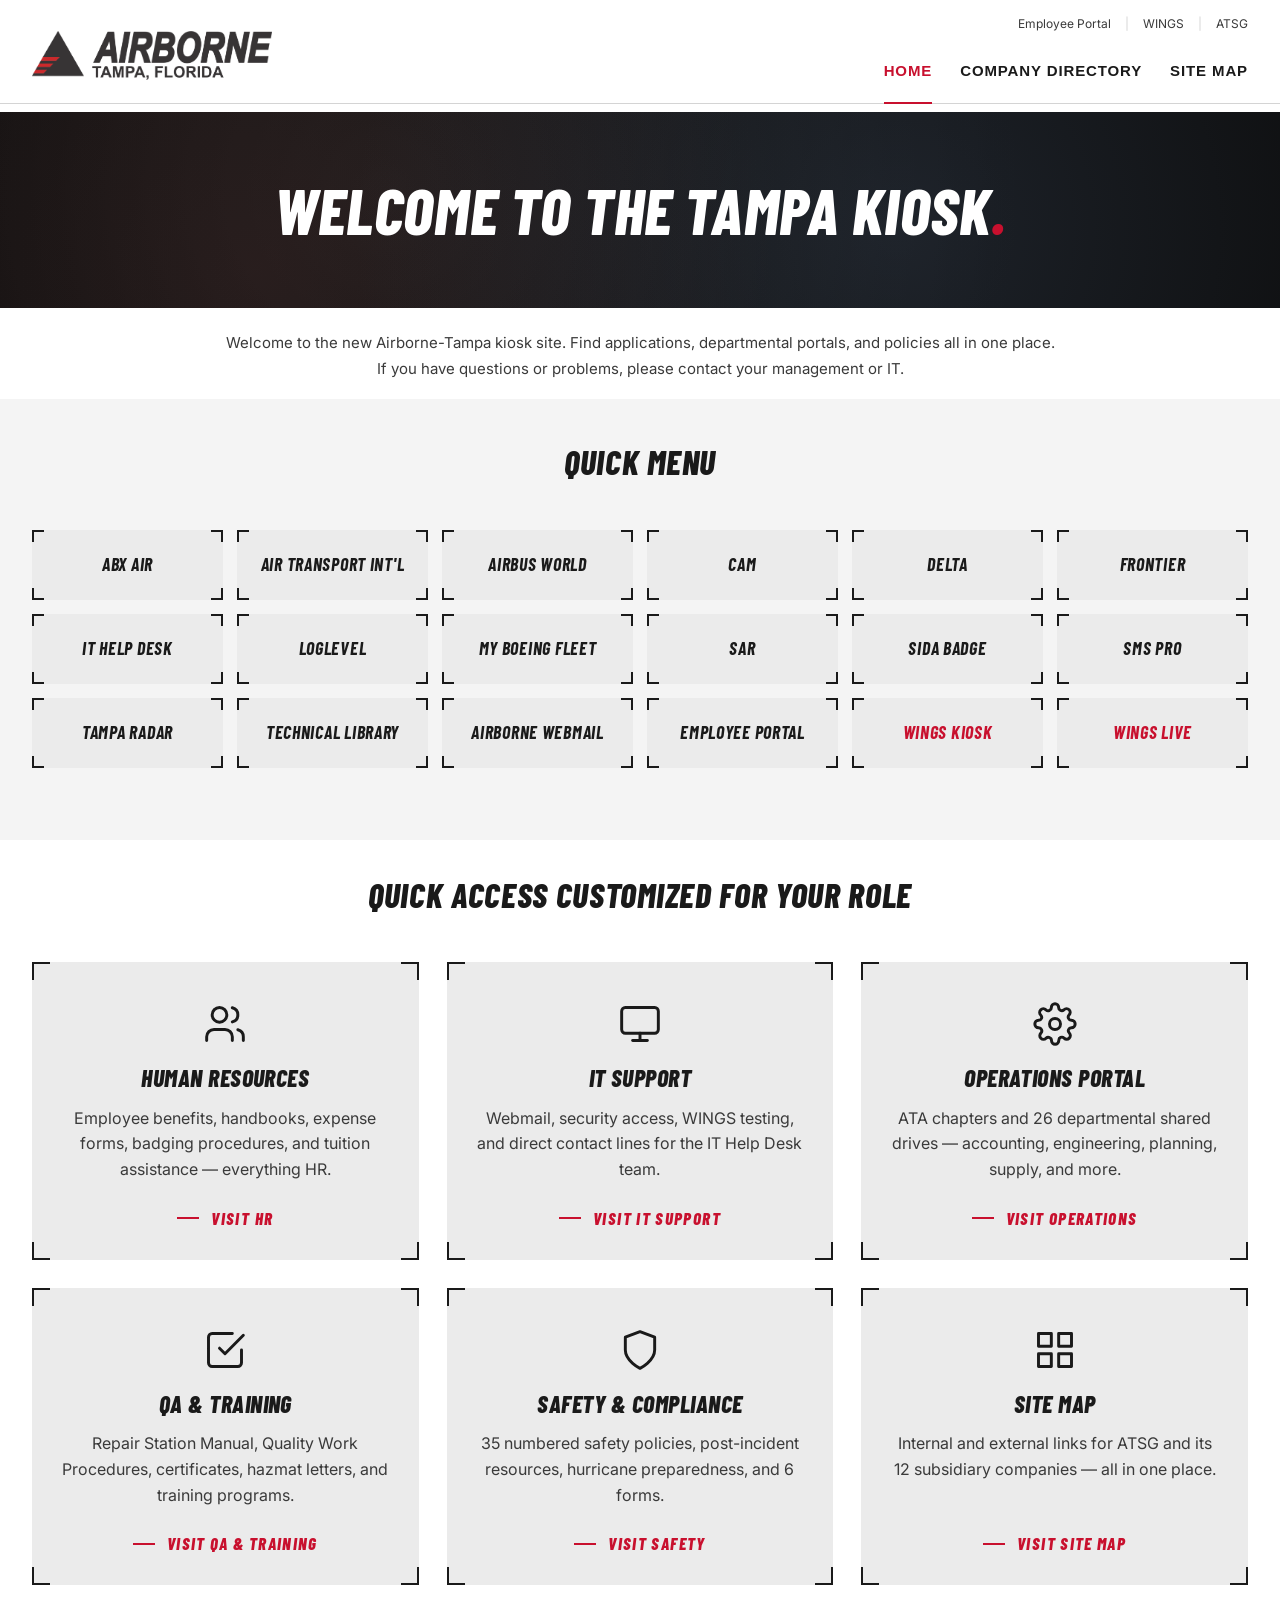
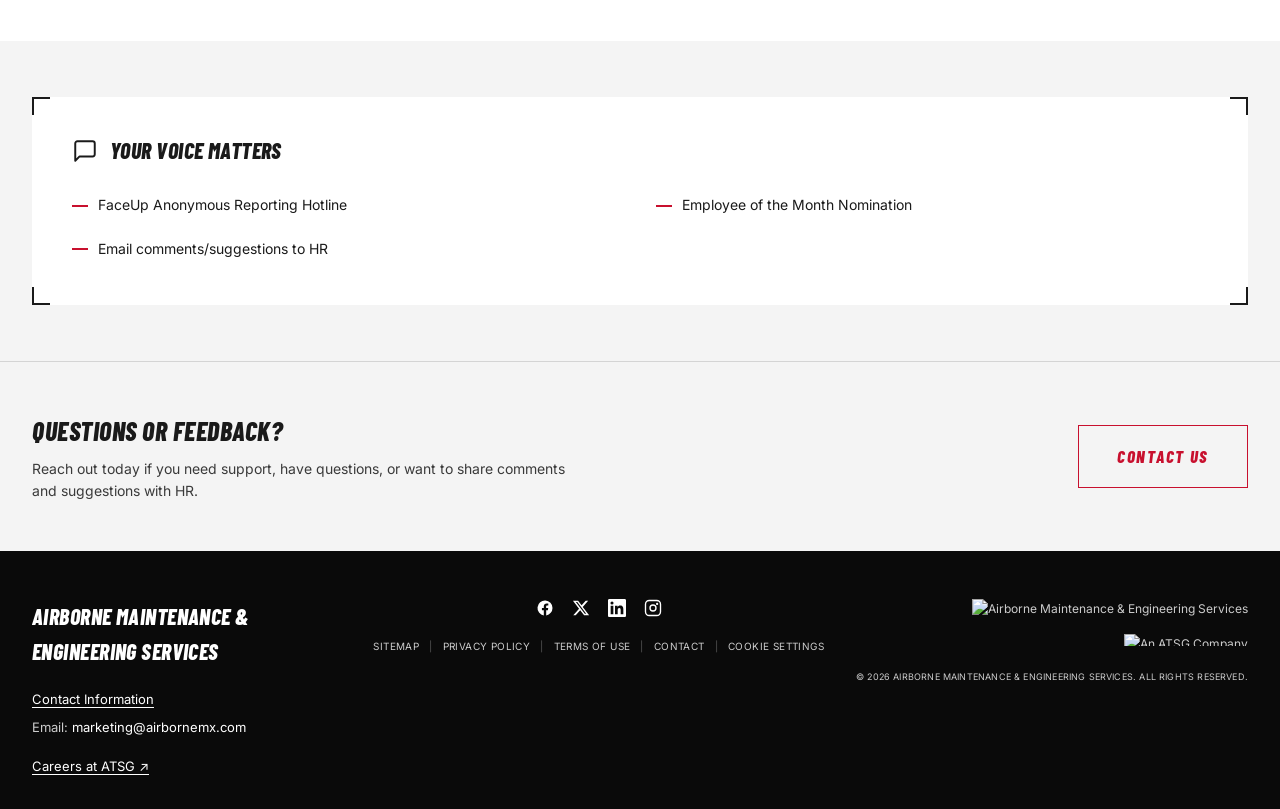
==== commit b33dc31a: "Remove CONTACT US from top-right nav on every page Deletes the <a href="#">CONTACT US</a> link from " ====
--- a/index.html
+++ b/index.html
@@ -15,8 +15,9 @@
              alt="Airborne Maintenance &amp; Engineering Services" />
       </a>
       <button class="mobile-menu-toggle" type="button" aria-label="Menu" aria-expanded="false">
-        <svg class="icon-hamburger" viewBox="0 0 24 24" fill="none" stroke="currentColor" stroke-width="2" stroke-linecap="round" aria-hidden="true"><line x1="3" y1="6" x2="21" y2="6"/><line x1="3" y1="12" x2="21" y2="12"/><line x1="3" y1="18" x2="21" y2="18"/></svg>
-        <svg class="icon-close" viewBox="0 0 24 24" fill="none" stroke="currentColor" stroke-width="2" stroke-linecap="round" aria-hidden="true"><line x1="6" y1="6" x2="18" y2="18"/><line x1="18" y1="6" x2="6" y2="18"/></svg>
+        <span class="bar bar-top"></span>
+        <span class="bar bar-mid"></span>
+        <span class="bar bar-bot"></span>
       </button>
       <div class="header-right">
         <nav class="utility-nav" aria-label="Utility">
@@ -26,9 +27,8 @@
         </nav>
         <nav class="main-nav" aria-label="Main">
           <a href="#" class="active">HOME</a>
-          <div class="nav-dropdown"><a href="#">COMPANY DIRECTORY</a><div class="mega-menu"><div class="mega-menu-inner"><div class="mega-left"><h3>COMPANY DIRECTORY</h3><a href="#" class="mega-read-more">READ MORE</a></div><div class="mega-right"><a href="http://atsgnet/Employee-Directory.html">EMPLOYEE LOOKUP</a><a href="http://atsgnet/download/Other-Phone-Numbers.pdf">OTHER PHONES</a></div></div></div></div>
+          <div class="nav-dropdown"><a href="#">COMPANY DIRECTORY</a><div class="mega-menu"><button class="mega-back" type="button" aria-label="Back">‹ Back</button><div class="mega-menu-inner"><div class="mega-left"><h3>COMPANY DIRECTORY</h3><a href="#" class="mega-read-more">READ MORE</a></div><div class="mega-right"><a href="http://atsgnet/Employee-Directory.html">EMPLOYEE LOOKUP</a><a href="http://atsgnet/download/Other-Phone-Numbers.pdf">OTHER PHONES</a></div></div></div></div>
           <a href="sitemap.html">SITE MAP</a>
-          <a href="#">CONTACT US</a>
         </nav>
       </div>
     </div>
--- a/styles.css
+++ b/styles.css
@@ -93,7 +93,7 @@
   display: flex;
   flex-direction: column;
   align-items: flex-end;
-  gap: 8px;
+  gap: 6px;
 }
 
 .utility-nav {
@@ -110,18 +110,20 @@
   display: flex;
   align-items: center;
   gap: 28px;
-  margin-top: 4px;
+  margin-top: 2px;
 }
 
 .main-nav > a,
 .main-nav > .nav-dropdown > a {
   position: relative;
   display: inline-block;
-  font-family: "Barlow Condensed", sans-serif;
-  font-style: italic;
-  font-weight: 700;
-  font-size: 15px;
-  letter-spacing: 0.06em;
+  font-family: "Franklin Gothic Medium Cond", "Franklin Gothic Demi Cond", "Franklin Gothic Condensed", "Franklin Gothic Medium", "Arial Narrow", "Helvetica Neue Condensed", "Helvetica Neue", Arial, sans-serif;
+  font-stretch: condensed;
+  font-variant-caps: all-small-caps;
+  font-style: normal;
+  font-weight: 600;
+  font-size: 22px;
+  letter-spacing: 0.04em;
   text-transform: uppercase;
   padding: 10px 0;
   transition: color 0.15s;
@@ -139,6 +141,15 @@
   transform: scaleX(0);
   transform-origin: center;
   transition: transform 0.3s ease;
+}
+
+.main-nav > .nav-dropdown > a::before {
+  content: "";
+  position: absolute;
+  left: 0;
+  right: 0;
+  top: 100%;
+  height: 16px;
 }
 
 .nav-dropdown {
@@ -999,6 +1010,11 @@
   .parent-strip { grid-template-columns: 1fr; }
 }
 
+.mobile-menu-toggle { display: none; }
+.mega-back { display: none; }
+
+body.menu-open { overflow: hidden; }
+
 @media (max-width: 720px) {
   .header-inner {
     grid-template-columns: auto auto;
@@ -1011,9 +1027,8 @@
   .mobile-menu-toggle {
     grid-column: 2;
     justify-self: end;
-    display: inline-flex;
-    align-items: center;
-    justify-content: center;
+    position: relative;
+    display: inline-block;
     width: 40px;
     height: 40px;
     background: none;
@@ -1022,24 +1037,51 @@
     cursor: pointer;
     color: var(--ink);
   }
-  .mobile-menu-toggle svg { width: 26px; height: 26px; }
-  .mobile-menu-toggle .icon-close { display: none; }
-  .site-header.is-open .mobile-menu-toggle .icon-hamburger { display: none; }
-  .site-header.is-open .mobile-menu-toggle .icon-close { display: inline-block; }
+  .mobile-menu-toggle .bar {
+    position: absolute;
+    left: 8px;
+    width: 24px;
+    height: 2px;
+    background: currentColor;
+    border-radius: 1px;
+    transition: top 0.25s ease, transform 0.25s ease, opacity 0.2s ease;
+  }
+  .mobile-menu-toggle .bar-top { top: 13px; }
+  .mobile-menu-toggle .bar-mid { top: 19px; }
+  .mobile-menu-toggle .bar-bot { top: 25px; }
+  .site-header.is-open .mobile-menu-toggle .bar-top {
+    top: 19px;
+    transform: rotate(45deg);
+  }
+  .site-header.is-open .mobile-menu-toggle .bar-mid {
+    opacity: 0;
+    transform: scaleX(0);
+  }
+  .site-header.is-open .mobile-menu-toggle .bar-bot {
+    top: 19px;
+    transform: rotate(-45deg);
+  }
 
   .header-right {
     display: none;
-    position: absolute;
-    top: 100%;
+    position: fixed;
+    top: var(--header-h, 64px);
+    right: 0;
+    bottom: 0;
     left: 0;
-    right: 0;
+    width: 100vw;
+    grid-column: auto;
+    justify-self: auto;
     background: #fff;
     border-top: 1px solid var(--line);
     flex-direction: column;
     align-items: stretch;
     gap: 0;
     padding: 0;
+    margin: 0;
+    overflow-y: auto;
     z-index: 95;
+    box-sizing: border-box;
   }
   .site-header.is-open .header-right { display: flex; }
 
@@ -1049,6 +1091,9 @@
     font-size: 13px;
     color: var(--ink);
     border-bottom: 1px solid var(--line);
+    position: relative;
+    left: 0;
+    transition: left 0.4s ease;
   }
   .utility-nav a {
     flex: 1;
@@ -1066,6 +1111,15 @@
     width: 100%;
     margin: 0;
     gap: 0;
+    position: relative;
+    left: 0;
+    transition: left 0.4s ease;
+  }
+
+  .site-header.subpanel-open .utility-nav,
+  .site-header.subpanel-open .main-nav {
+    left: -100%;
+    transition: left 0.6s ease;
   }
   .main-nav > a,
   .main-nav > .nav-dropdown {
@@ -1074,7 +1128,7 @@
   }
   .main-nav > a {
     padding: 22px 24px;
-    font-size: 16px;
+    font-size: 24px;
   }
   .main-nav > a::after,
   .main-nav > .nav-dropdown > a::after {
@@ -1088,13 +1142,18 @@
   }
   .main-nav > .nav-dropdown > a {
     padding: 22px 24px;
-    font-size: 16px;
+    font-size: 24px;
     display: flex;
     align-items: center;
     justify-content: space-between;
   }
   .main-nav > .nav-dropdown > a::before {
     content: "›";
+    position: static;
+    height: auto;
+    left: auto;
+    right: auto;
+    top: auto;
     order: 2;
     font-size: 26px;
     font-style: normal;
@@ -1107,26 +1166,92 @@
   }
 
   .mega-menu {
-    display: none;
-    position: static;
-    background: var(--card);
-  }
-  .nav-dropdown.is-open .mega-menu { display: block; }
+    display: block;
+    position: fixed;
+    top: var(--header-h, 64px);
+    right: 0;
+    bottom: 0;
+    left: 0;
+    width: 100vw;
+    margin: 0;
+    padding: 0;
+    background: #fff;
+    transform: translateX(100%);
+    transition: transform 0.3s ease, visibility 0s linear 0.3s;
+    z-index: 96;
+    overflow-y: auto;
+    box-sizing: border-box;
+    pointer-events: none;
+    visibility: hidden;
+  }
   .nav-dropdown:hover .mega-menu,
   .nav-dropdown:focus-within .mega-menu {
-    display: none;
-  }
+    transform: translateX(100%);
+    pointer-events: none;
+    visibility: hidden;
+  }
+  .nav-dropdown.is-open .mega-menu,
   .nav-dropdown.is-open:hover .mega-menu,
   .nav-dropdown.is-open:focus-within .mega-menu {
-    display: block;
-  }
+    transform: translateX(0);
+    pointer-events: auto;
+    visibility: visible;
+    transition: transform 0.3s ease, visibility 0s linear 0s;
+  }
+
+  .mega-back {
+    display: inline-flex;
+    align-items: center;
+    gap: 4px;
+    margin: 18px 24px 12px;
+    padding: 6px 6px 6px 0;
+    background: none;
+    border: 0;
+    font-family: "Barlow Condensed", sans-serif;
+    font-style: italic;
+    font-weight: 700;
+    font-size: 18px;
+    color: var(--ink);
+    cursor: pointer;
+  }
+
   .mega-menu-inner {
     flex-direction: column;
     box-shadow: none;
-  }
-  .mega-left, .mega-right { flex: 1; padding: 20px 24px; text-align: left; }
-  .mega-left { background: transparent; }
-  .mega-left h3 { font-size: 18px; margin: 0 0 10px; }
+    border: 0;
+    background: #fff;
+  }
+  .mega-left,
+  .mega-right { flex: none; padding: 0 24px; text-align: left; background: transparent; }
+  .mega-left { padding-top: 8px; padding-bottom: 8px; }
+  .mega-left h3 {
+    font-size: 16px;
+    margin: 0 0 14px;
+    font-style: italic;
+    font-weight: 600;
+    color: var(--ink);
+    text-transform: none;
+    letter-spacing: 0;
+  }
+  .mega-menu a.mega-read-more {
+    font-size: 18px;
+    gap: 12px;
+  }
+  .mega-read-more::before {
+    width: 28px;
+  }
+  .mega-right {
+    gap: 22px;
+    padding-top: 22px;
+    padding-bottom: 32px;
+  }
+  .mega-menu .mega-right a {
+    font-style: normal;
+    font-weight: 700;
+    font-size: 19px;
+    letter-spacing: 0;
+    text-transform: none;
+  }
 
   .cards-grid, .cards-grid.cols-2, .cards-grid.cols-3 { grid-template-columns: 1fr; }
   .tiles-grid { grid-template-columns: repeat(3, 1fr); }
@@ -1134,5 +1259,3 @@
   .cta-inner { flex-direction: column; align-items: flex-start; }
   .container, .header-inner, .footer-inner, .cta-inner { padding-left: 20px; padding-right: 20px; }
 }
-
-.mobile-menu-toggle { display: none; }
